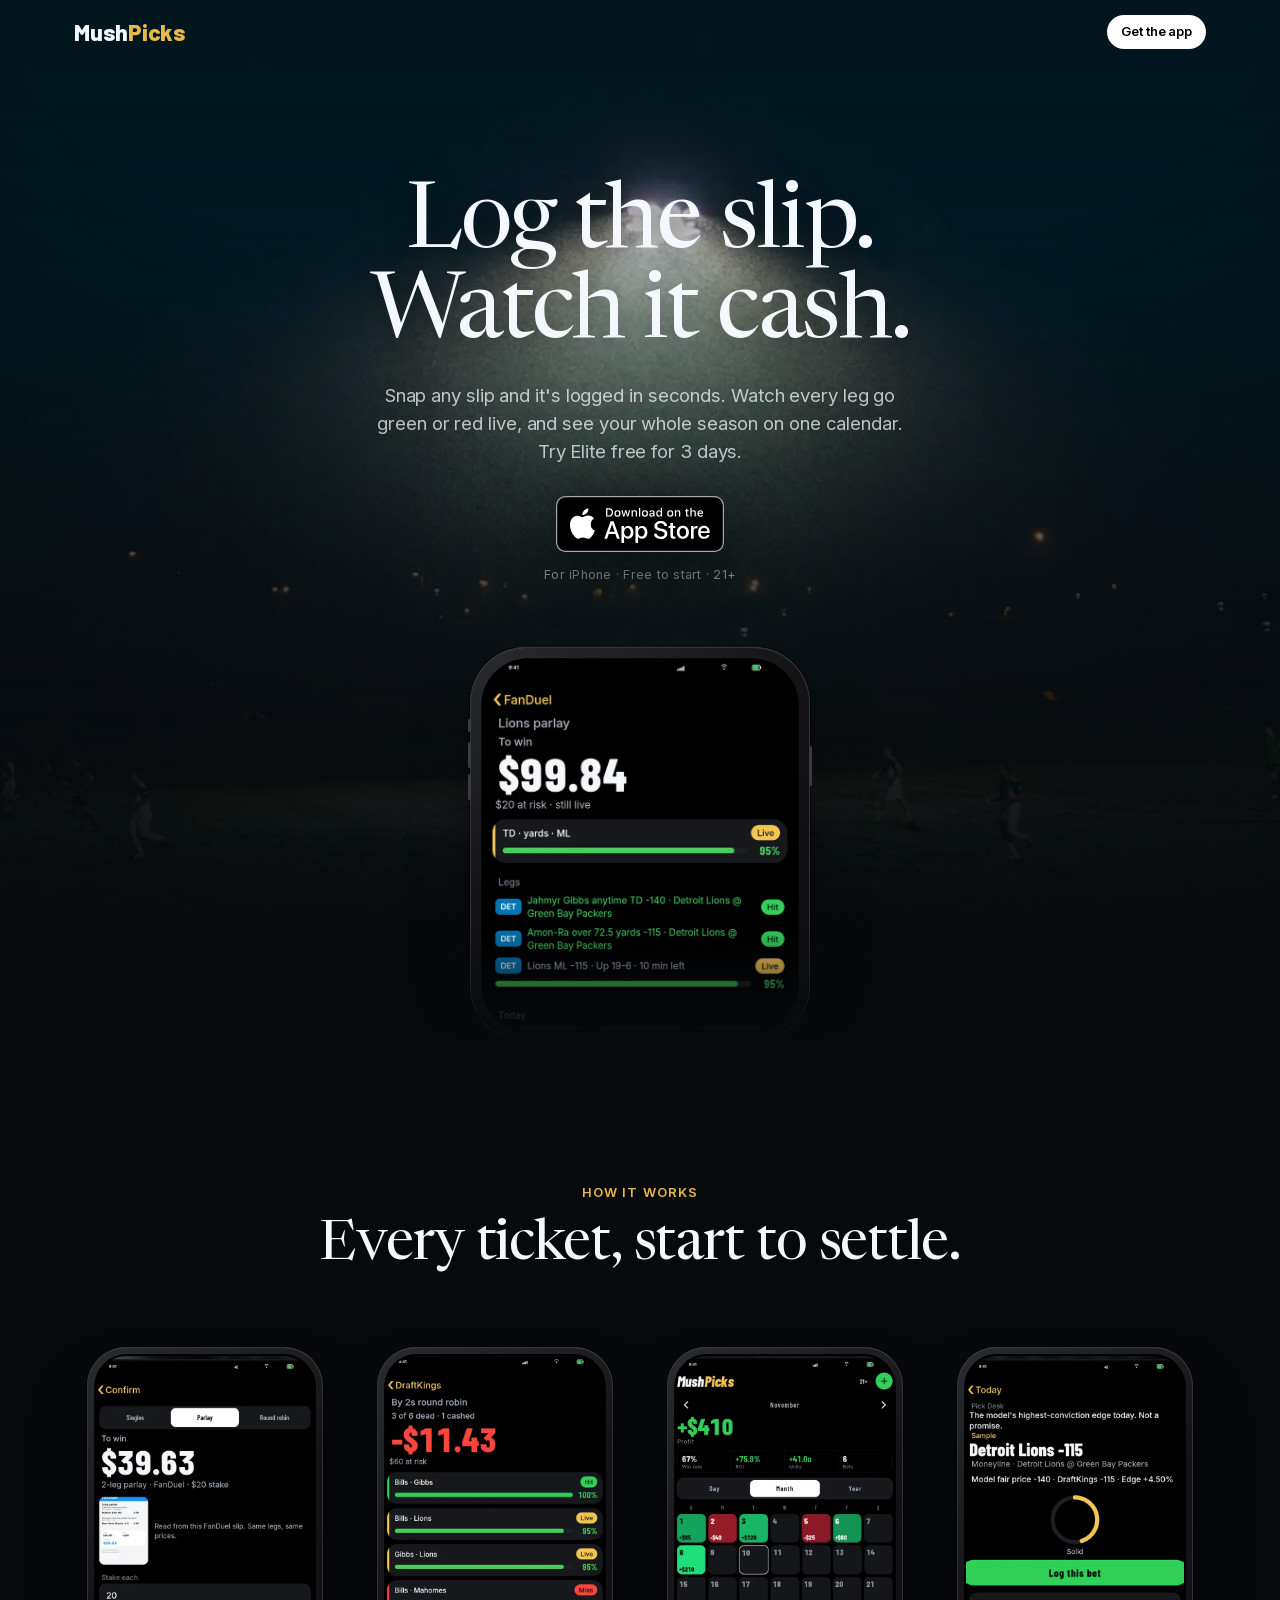
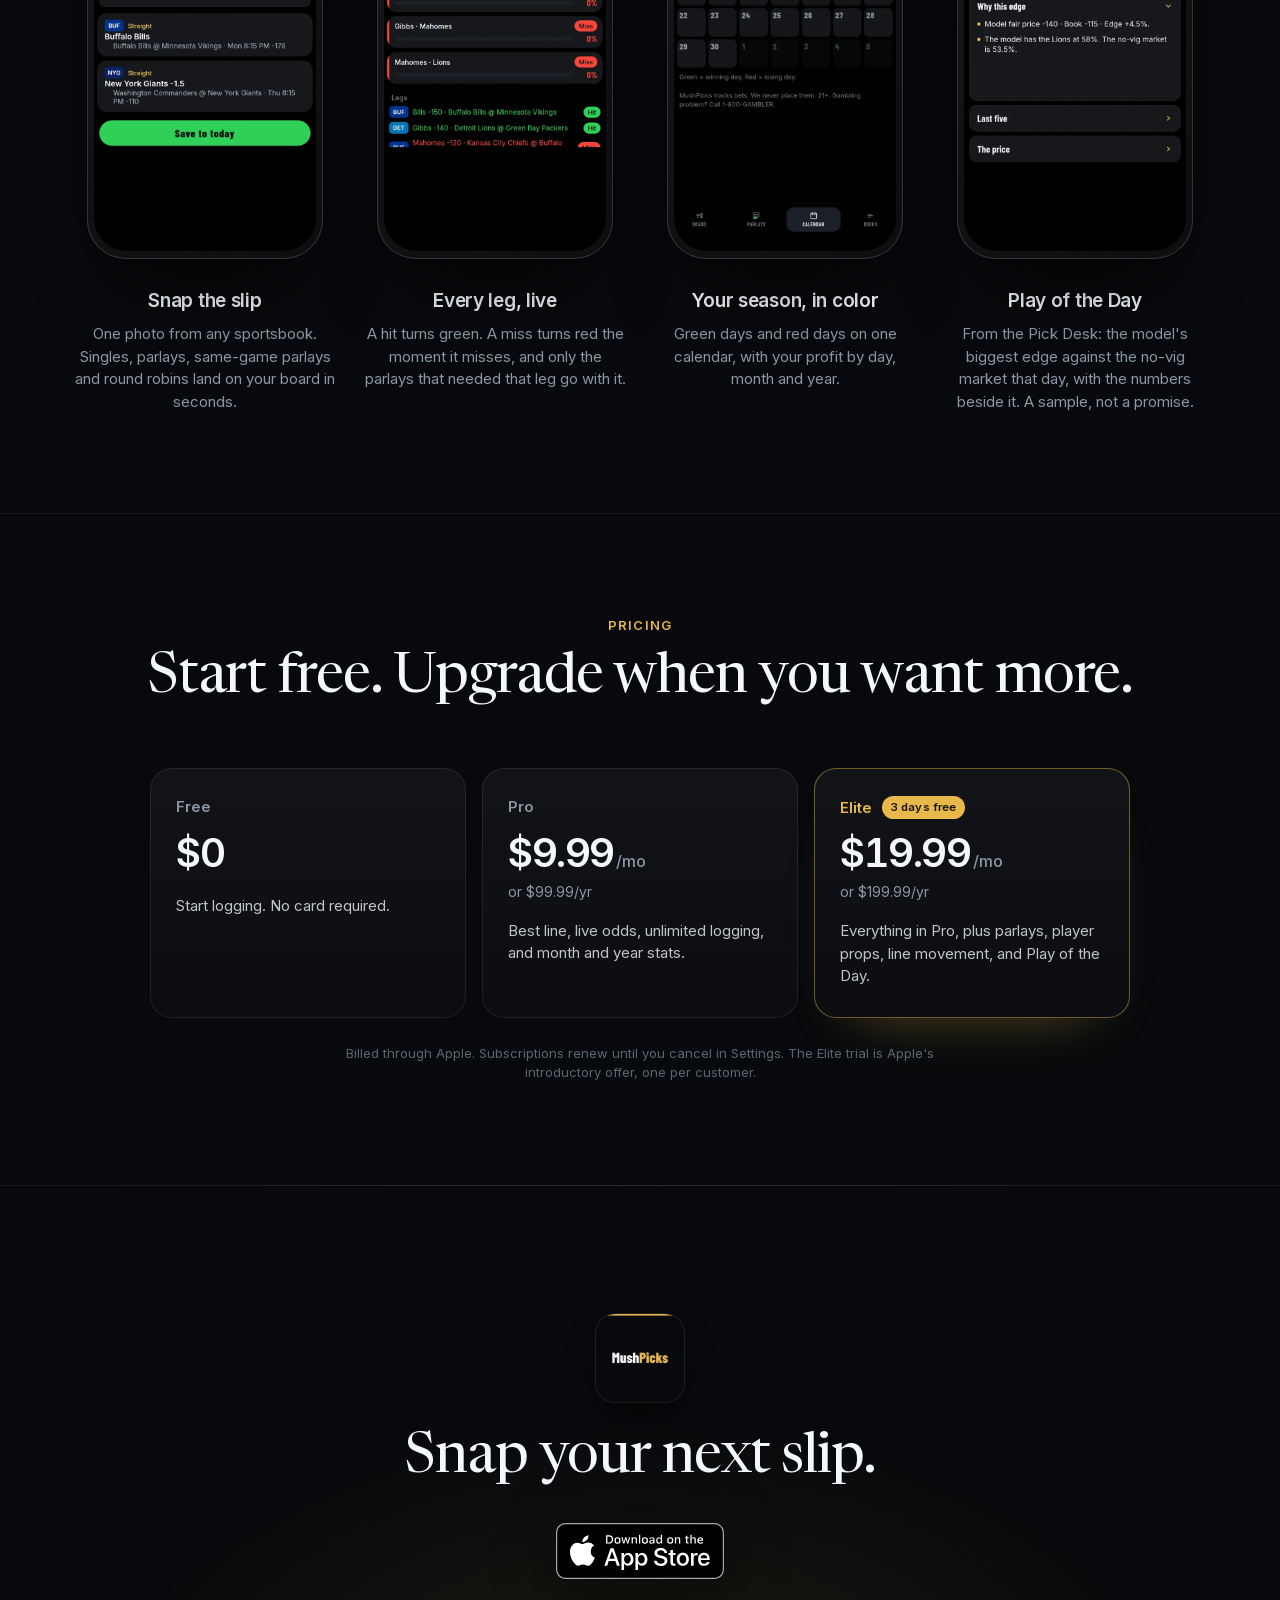
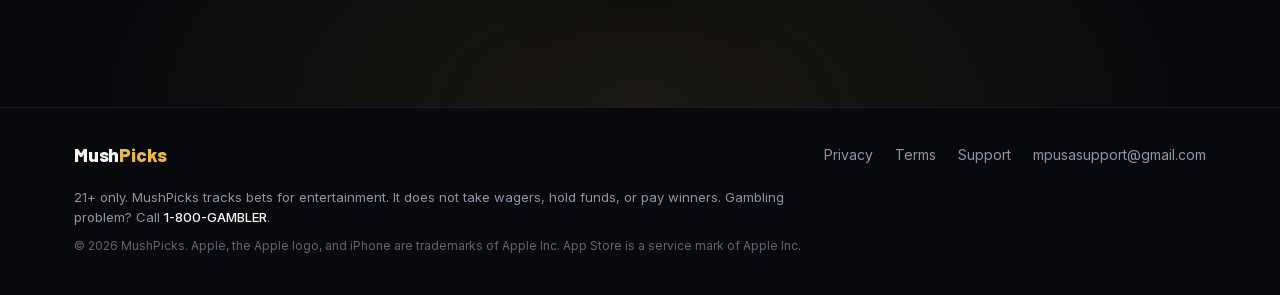
==== index.html @ 20ad8e7a "MushPicks marketing site" ====
<!doctype html>
<html lang="en">
<head>
<meta charset="utf-8">
<meta name="viewport" content="width=device-width, initial-scale=1, viewport-fit=cover">
<title>MushPicks: Log the slip. Watch it cash.</title>
<meta name="description" content="Snap any slip and it's logged in seconds. Watch every leg go green or red live, and see your whole season on one calendar. Try Elite free for 3 days.">
<meta name="theme-color" content="#07090c">
<meta name="color-scheme" content="dark">
<link rel="canonical" href="https://mushpicks.com/">
<meta property="og:type" content="website">
<meta property="og:site_name" content="MushPicks">
<meta property="og:title" content="MushPicks: Log the slip. Watch it cash.">
<meta property="og:description" content="Snap any slip and it's logged in seconds. Watch every leg go green or red live, and see your whole season on one calendar.">
<meta property="og:url" content="https://mushpicks.com/">
<meta property="og:image" content="https://mushpicks.com/img/og.jpg">
<meta property="og:image:width" content="1200">
<meta property="og:image:height" content="630">
<meta name="twitter:card" content="summary_large_image">
<meta name="twitter:title" content="MushPicks: Log the slip. Watch it cash.">
<meta name="twitter:description" content="Snap any slip and it's logged in seconds. Watch every leg go green or red live.">
<meta name="twitter:image" content="https://mushpicks.com/img/og.jpg">
<meta name="apple-itunes-app" content="app-id=6832784363">
<link rel="icon" href="favicon.ico" sizes="32x32">
<link rel="icon" href="img/icon-512.png" type="image/png" sizes="512x512">
<link rel="apple-touch-icon" href="apple-touch-icon.png">
<link rel="preload" href="fonts/newsreader-display.woff2" as="font" type="font/woff2" crossorigin>
<link rel="preload" href="img/live.webp" as="image" type="image/webp">
<link rel="stylesheet" href="styles.css">
</head>
<body>

<header class="nav">
  <div class="wrap nav-row">
    <a class="wordmark" href="./" aria-label="MushPicks home">Mush<span>Picks</span></a>
    <a class="pill" href="https://apps.apple.com/app/id6832784363">Get the app</a>
  </div>
</header>

<main>
  <section class="hero">
    <div class="hero-bg" aria-hidden="true"></div>
    <div class="hero-copy">
      <h1>Log the slip.<br>Watch it cash.</h1>
      <p class="lede">Snap any slip and it's logged in seconds. Watch every leg go green or red live, and see your whole season on one calendar. Try Elite free for 3 days.</p>
      <a class="badge" href="https://apps.apple.com/app/id6832784363" aria-label="Download MushPicks on the App Store">
        <img src="img/app-store-badge.svg" width="162" height="54" alt="Download on the App Store">
      </a>
      <p class="fine">For iPhone · Free to start · 21+</p>
    </div>

    <div class="hero-phone" aria-hidden="true">
      <div class="phone">
        <span class="btn b1"></span><span class="btn b2"></span><span class="btn b3"></span><span class="btn b4"></span>
        <div class="screen rotator">
          <img class="on" src="img/live.webp" width="660" height="1431" alt="">
          <img src="img/rr.webp" width="660" height="1431" alt="" loading="lazy">
          <img src="img/season.webp" width="660" height="1431" alt="" loading="lazy">
          <img src="img/snap.webp" width="660" height="1431" alt="" loading="lazy">
          <span class="island"></span>
        </div>
      </div>
    </div>
  </section>

  <section class="features" id="features">
    <div class="wrap">
      <p class="kicker reveal">How it works</p>
      <h2 class="reveal">Every ticket, start to settle.</h2>
      <div class="grid">
        <article class="feature reveal">
          <div class="phone sm"><div class="screen"><img src="img/snap.webp" width="660" height="1431" alt="MushPicks confirming a FanDuel parlay read from a photo of the slip" loading="lazy"><span class="island"></span></div></div>
          <h3>Snap the slip</h3>
          <p>One photo from any sportsbook. Singles, parlays, same-game parlays and round robins land on your board in seconds.</p>
        </article>
        <article class="feature reveal">
          <div class="phone sm"><div class="screen"><img src="img/rr.webp" width="660" height="1431" alt="A DraftKings round robin with each leg marked hit, live or miss" loading="lazy"><span class="island"></span></div></div>
          <h3>Every leg, live</h3>
          <p>A hit turns green. A miss turns red the moment it misses, and only the parlays that needed that leg go with it.</p>
        </article>
        <article class="feature reveal">
          <div class="phone sm"><div class="screen"><img src="img/season.webp" width="660" height="1431" alt="The MushPicks calendar with green and red days for the month" loading="lazy"><span class="island"></span></div></div>
          <h3>Your season, in color</h3>
          <p>Green days and red days on one calendar, with your profit by day, month and year.</p>
        </article>
        <article class="feature reveal">
          <div class="phone sm"><div class="screen"><img src="img/potd.webp" width="660" height="1431" alt="Play of the Day from the Pick Desk, showing the model's fair price next to the book's price" loading="lazy"><span class="island"></span></div></div>
          <h3>Play of the Day</h3>
          <p>From the Pick Desk: the model's biggest edge against the no-vig market that day, with the numbers beside it. A sample, not a promise.</p>
        </article>
      </div>
    </div>
  </section>

  <section class="pricing" id="pricing">
    <div class="wrap">
      <p class="kicker reveal">Pricing</p>
      <h2 class="reveal">Start free. Upgrade when you want more.</h2>
      <div class="plans reveal">
        <div class="plan">
          <h3>Free</h3>
          <p class="price">$0</p>
          <p class="desc">Start logging. No card required.</p>
        </div>
        <div class="plan">
          <h3>Pro</h3>
          <p class="price">$9.99<small>/mo</small></p>
          <p class="alt">or $99.99/yr</p>
          <p class="desc">Best line, live odds, unlimited logging, and month and year stats.</p>
        </div>
        <div class="plan elite">
          <h3>Elite <span class="tag">3 days free</span></h3>
          <p class="price">$19.99<small>/mo</small></p>
          <p class="alt">or $199.99/yr</p>
          <p class="desc">Everything in Pro, plus parlays, player props, line movement, and Play of the Day.</p>
        </div>
      </div>
      <p class="note reveal">Billed through Apple. Subscriptions renew until you cancel in Settings. The Elite trial is Apple's introductory offer, one per customer.</p>
    </div>
  </section>

  <section class="closer">
    <div class="wrap closer-inner reveal">
      <img class="appicon" src="img/icon.webp" width="96" height="96" alt="MushPicks app icon">
      <h2>Snap your next slip.</h2>
      <a class="badge" href="https://apps.apple.com/app/id6832784363" aria-label="Download MushPicks on the App Store">
        <img src="img/app-store-badge.svg" width="162" height="54" alt="Download on the App Store">
      </a>
    </div>
  </section>
</main>

<footer class="foot">
  <div class="wrap">
    <div class="foot-row">
      <a class="wordmark small" href="./">Mush<span>Picks</span></a>
      <nav aria-label="Footer">
        <a href="privacy">Privacy</a>
        <a href="terms">Terms</a>
        <a href="support">Support</a>
        <a href="mailto:mpusasupport@gmail.com">mpusasupport@gmail.com</a>
      </nav>
    </div>
    <p class="rg">21+ only. MushPicks tracks bets for entertainment. It does not take wagers, hold funds, or pay winners. Gambling problem? Call <a href="tel:18004262537">1-800-GAMBLER</a>.</p>
    <p class="legal">© 2026 MushPicks. Apple, the Apple logo, and iPhone are trademarks of Apple Inc. App Store is a service mark of Apple Inc.</p>
  </div>
</footer>

<script>
(function(){
  var reduce = window.matchMedia('(prefers-reduced-motion: reduce)').matches;
  var els = document.querySelectorAll('.reveal');
  if (reduce || !('IntersectionObserver' in window)) { els.forEach(function(e){e.classList.add('in')}); }
  else {
    document.documentElement.classList.add('js');
    var io = new IntersectionObserver(function(es){ es.forEach(function(x){ if(x.isIntersecting){ x.target.classList.add('in'); io.unobserve(x.target);} }); }, {rootMargin:'0px 0px -8% 0px'});
    els.forEach(function(e){io.observe(e)});
  }
  if (reduce) return;
  var imgs = document.querySelectorAll('.rotator img'), i = 0;
  if (imgs.length < 2) return;
  setInterval(function(){ imgs[i].classList.remove('on'); i = (i+1) % imgs.length; imgs[i].classList.add('on'); }, 3200);
})();
</script>
</body>
</html>
---- styles.css ----
@font-face{font-family:"Newsreader";src:url(fonts/newsreader-display.woff2) format("woff2");font-weight:400 500;font-display:swap}
@font-face{font-family:"Inter";src:url(fonts/inter-latin.woff2) format("woff2");font-weight:100 900;font-display:swap}
@font-face{font-family:"Barlow";src:url(fonts/barlow-800.woff2) format("woff2");font-weight:800;font-display:swap}

:root{
  --bg:#07090c; --ink:#f4f7fb; --mute:#8b97a6; --dim:#5c6672; --line:rgba(255,255,255,.08);
  --gold:#e8b84a; --green:#34d058;
  --sans:-apple-system,BlinkMacSystemFont,"SF Pro Text","Inter",system-ui,"Segoe UI",Roboto,sans-serif;
  --display:"Newsreader","Iowan Old Style","Times New Roman",serif;
}
*{box-sizing:border-box}
html{-webkit-text-size-adjust:100%;text-size-adjust:100%;scroll-behavior:smooth}
body{margin:0;background:var(--bg);color:var(--ink);font:16px/1.5 var(--sans);-webkit-font-smoothing:antialiased;-moz-osx-font-smoothing:grayscale;overflow-x:hidden}
img{display:block;max-width:100%}
a{color:inherit;text-decoration:none}
.wrap{width:100%;max-width:1180px;margin:0 auto;padding:0 24px}

/* nav */
.nav{position:absolute;inset:0 0 auto 0;z-index:20}
.nav-row{display:flex;align-items:center;justify-content:space-between;height:64px;padding-top:env(safe-area-inset-top)}
.wordmark{font:800 23px/1 "Barlow",var(--sans);letter-spacing:-.01em;color:var(--ink)}
.wordmark span{color:var(--gold)}
.wordmark.small{font-size:19px}
.pill{background:#fff;color:#000;font-weight:600;font-size:13px;letter-spacing:-.01em;padding:7px 14px;border-radius:999px;transition:transform .2s ease,background .2s ease}
.pill:hover{transform:translateY(-1px);background:#f1f1f1}

/* hero */
.hero{position:relative;min-height:100svh;display:flex;flex-direction:column;align-items:center;overflow:hidden;padding:clamp(120px,20vh,200px) 24px 0;text-align:center;isolation:isolate}
.hero-bg{position:absolute;inset:0;z-index:-1;background:
  linear-gradient(180deg,rgba(7,9,12,.35) 0%,rgba(7,9,12,.15) 30%,rgba(7,9,12,.55) 62%,var(--bg) 96%),
  radial-gradient(120% 70% at 50% 0%,transparent 40%,rgba(7,9,12,.7) 100%),
  url(img/night.webp) center 12%/cover no-repeat;}
.hero-copy{position:relative;z-index:2;display:flex;flex-direction:column;align-items:center;max-width:760px}
h1{font:400 clamp(46px,7.4vw,92px)/.98 var(--display);letter-spacing:-.025em;margin:0;text-wrap:balance;text-shadow:0 2px 30px rgba(0,0,0,.45)}
.lede{margin:22px 0 0;max-width:33rem;font-size:clamp(16px,1.5vw,18.5px);line-height:1.5;color:rgba(244,247,251,.74);letter-spacing:-.005em;text-wrap:pretty}
.badge{margin-top:30px;display:inline-block;border-radius:12px;transition:transform .2s ease,filter .2s ease;filter:drop-shadow(0 12px 28px rgba(0,0,0,.55))}
.badge img{height:56px;width:auto}
.badge:hover{transform:translateY(-2px)}
.badge:active{transform:translateY(0)}
.fine{margin:14px 0 0;font-size:12.5px;letter-spacing:.02em;color:rgba(244,247,251,.5)}

.hero-phone{position:relative;z-index:1;margin-top:clamp(40px,7vh,72px);height:clamp(300px,44vh,480px);overflow:hidden;width:100%;display:flex;justify-content:center;
  -webkit-mask-image:linear-gradient(180deg,#000 70%,transparent 100%);mask-image:linear-gradient(180deg,#000 70%,transparent 100%)}
.hero-phone .phone{--w:340px}

/* phone frame */
.phone{--w:270px;position:relative;width:var(--w);aspect-ratio:1110/2406;flex:none;padding:calc(var(--w)*.04);border-radius:calc(var(--w)*.165);
  background:linear-gradient(145deg,#2a2b2f,#141416 40%,#0e0e10);box-shadow:inset 0 0 0 1px #34353a,inset 0 1px 0 rgba(255,255,255,.12),0 40px 80px -30px rgba(0,0,0,.8),0 0 0 1px rgba(0,0,0,.6)}
.phone .btn{position:absolute;width:3px;border-radius:2px;background:#3a3b3f}
.phone .b1{left:-2px;top:18%;height:3.5%}.phone .b2{left:-2px;top:24%;height:6.5%}.phone .b3{left:-2px;top:32%;height:6.5%}.phone .b4{right:-2px;top:25%;height:10%}
.screen{position:relative;width:100%;height:100%;border-radius:calc(var(--w)*.13);overflow:hidden;background:#000;box-shadow:0 0 0 calc(var(--w)*.008) #000}
.screen img{position:absolute;inset:0;width:100%;height:100%;object-fit:cover;object-position:top}
.island{position:absolute;top:calc(var(--w)*.035);left:50%;transform:translateX(-50%);width:31%;height:calc(var(--w)*.09);border-radius:99px;background:#000;z-index:3}
.rotator img{opacity:0;transition:opacity .9s cubic-bezier(.2,.8,.2,1)}
.rotator img.on{opacity:1}

/* sections */
section h2{font:400 clamp(34px,4.6vw,56px)/1.04 var(--display);letter-spacing:-.02em;margin:0;text-wrap:balance}
.kicker{margin:0 0 14px;font-size:13px;font-weight:600;letter-spacing:.08em;text-transform:uppercase;color:var(--gold)}
.features{padding:clamp(80px,12vw,140px) 0 clamp(60px,8vw,100px)}
.features .wrap>h2,.features .kicker{text-align:center}
.grid{margin-top:clamp(44px,6vw,72px);display:grid;grid-template-columns:repeat(4,1fr);gap:28px}
.feature{display:flex;flex-direction:column;align-items:center;text-align:center}
.feature .phone{--w:min(100%,236px)}
.feature .phone.sm{width:236px;max-width:100%;--w:236px}
.feature h3{margin:28px 0 8px;font-size:19px;font-weight:600;letter-spacing:-.015em}
.feature p{margin:0;max-width:17rem;font-size:15px;line-height:1.5;color:var(--mute)}

.pricing{padding:clamp(60px,8vw,110px) 0;border-top:1px solid var(--line)}
.pricing h2,.pricing .kicker{text-align:center}
.plans{margin:clamp(40px,5vw,60px) auto 0;max-width:980px;display:grid;grid-template-columns:repeat(3,1fr);gap:16px}
.plan{padding:28px 26px 30px;border-radius:22px;background:linear-gradient(180deg,rgba(255,255,255,.045),rgba(255,255,255,.015));box-shadow:inset 0 0 0 1px var(--line)}
.plan h3{margin:0;font-size:15px;font-weight:600;color:var(--mute);display:flex;align-items:center;gap:10px}
.plan.elite{box-shadow:inset 0 0 0 1px rgba(232,184,74,.45),0 30px 60px -40px rgba(232,184,74,.45)}
.plan.elite h3{color:var(--gold)}
.tag{font-size:11.5px;font-weight:600;color:#1a1305;background:var(--gold);border-radius:99px;padding:3px 9px;letter-spacing:.01em}
.price{margin:14px 0 0;font-size:40px;font-weight:600;letter-spacing:-.035em;line-height:1;font-variant-numeric:tabular-nums}
.price small{font-size:16px;font-weight:500;color:var(--mute);letter-spacing:0;margin-left:2px}
.alt{margin:8px 0 0;font-size:14px;color:var(--mute)}
.plan .desc{margin:18px 0 0;font-size:15px;line-height:1.5;color:rgba(244,247,251,.78)}
.plan:first-child .price{margin-bottom:22px}
.note{margin:26px auto 0;max-width:40rem;text-align:center;font-size:13px;color:var(--dim)}

.closer{padding:clamp(80px,10vw,130px) 0;border-top:1px solid var(--line);background:radial-gradient(60% 80% at 50% 100%,rgba(232,184,74,.09),transparent 70%)}
.closer-inner{display:flex;flex-direction:column;align-items:center;text-align:center}
.appicon{width:88px;height:88px;border-radius:22.5%;box-shadow:0 0 0 1px rgba(255,255,255,.1),0 20px 40px -14px rgba(0,0,0,.9);margin-bottom:28px}
.closer .badge{margin-top:34px}

.foot{border-top:1px solid var(--line);padding:36px 0 calc(40px + env(safe-area-inset-bottom))}
.foot-row{display:flex;align-items:center;justify-content:space-between;gap:20px;flex-wrap:wrap}
.foot nav{display:flex;gap:22px;flex-wrap:wrap;font-size:14px;color:var(--mute)}
.foot nav a:hover,.rg a:hover{color:var(--ink)}
.rg{margin:22px 0 0;font-size:13px;line-height:1.55;color:var(--mute);max-width:46rem}
.rg a{color:var(--ink);font-weight:500}
.legal{margin:10px 0 0;font-size:12px;color:var(--dim)}

/* reveal */
.js .reveal{opacity:0;transform:translateY(18px);transition:opacity .8s cubic-bezier(.2,.8,.2,1),transform .8s cubic-bezier(.2,.8,.2,1)}
.js .reveal.in{opacity:1;transform:none}
.grid .feature:nth-child(2){transition-delay:.08s}.grid .feature:nth-child(3){transition-delay:.16s}.grid .feature:nth-child(4){transition-delay:.24s}

@media (max-width:980px){
  .grid{grid-template-columns:repeat(2,1fr);row-gap:64px}
}
@media (max-width:640px){
  .wrap{padding:0 20px}
  .nav-row{height:58px}
  .wordmark{font-size:21px}
  .hero{padding-top:118px}
  h1{font-size:clamp(44px,12.4vw,56px)}
  .lede{margin-top:18px}
  .badge img{height:52px}
  .hero-phone{height:min(52vh,420px);margin-top:44px}
  .hero-phone .phone{--w:min(76vw,290px)}
  .grid{display:flex;overflow-x:auto;scroll-snap-type:x mandatory;gap:18px;margin-left:-20px;margin-right:-20px;padding:0 20px 8px;scrollbar-width:none;-webkit-overflow-scrolling:touch}
  .grid::-webkit-scrollbar{display:none}
  .feature{flex:0 0 76%;scroll-snap-align:center}
  .feature .phone.sm{--w:min(64vw,250px);width:var(--w)}
  .plans{grid-template-columns:1fr}
  .foot-row{flex-direction:column;align-items:flex-start}
  .foot nav{gap:14px 20px}
}
@media (prefers-reduced-motion:reduce){*{transition:none!important;scroll-behavior:auto!important}}
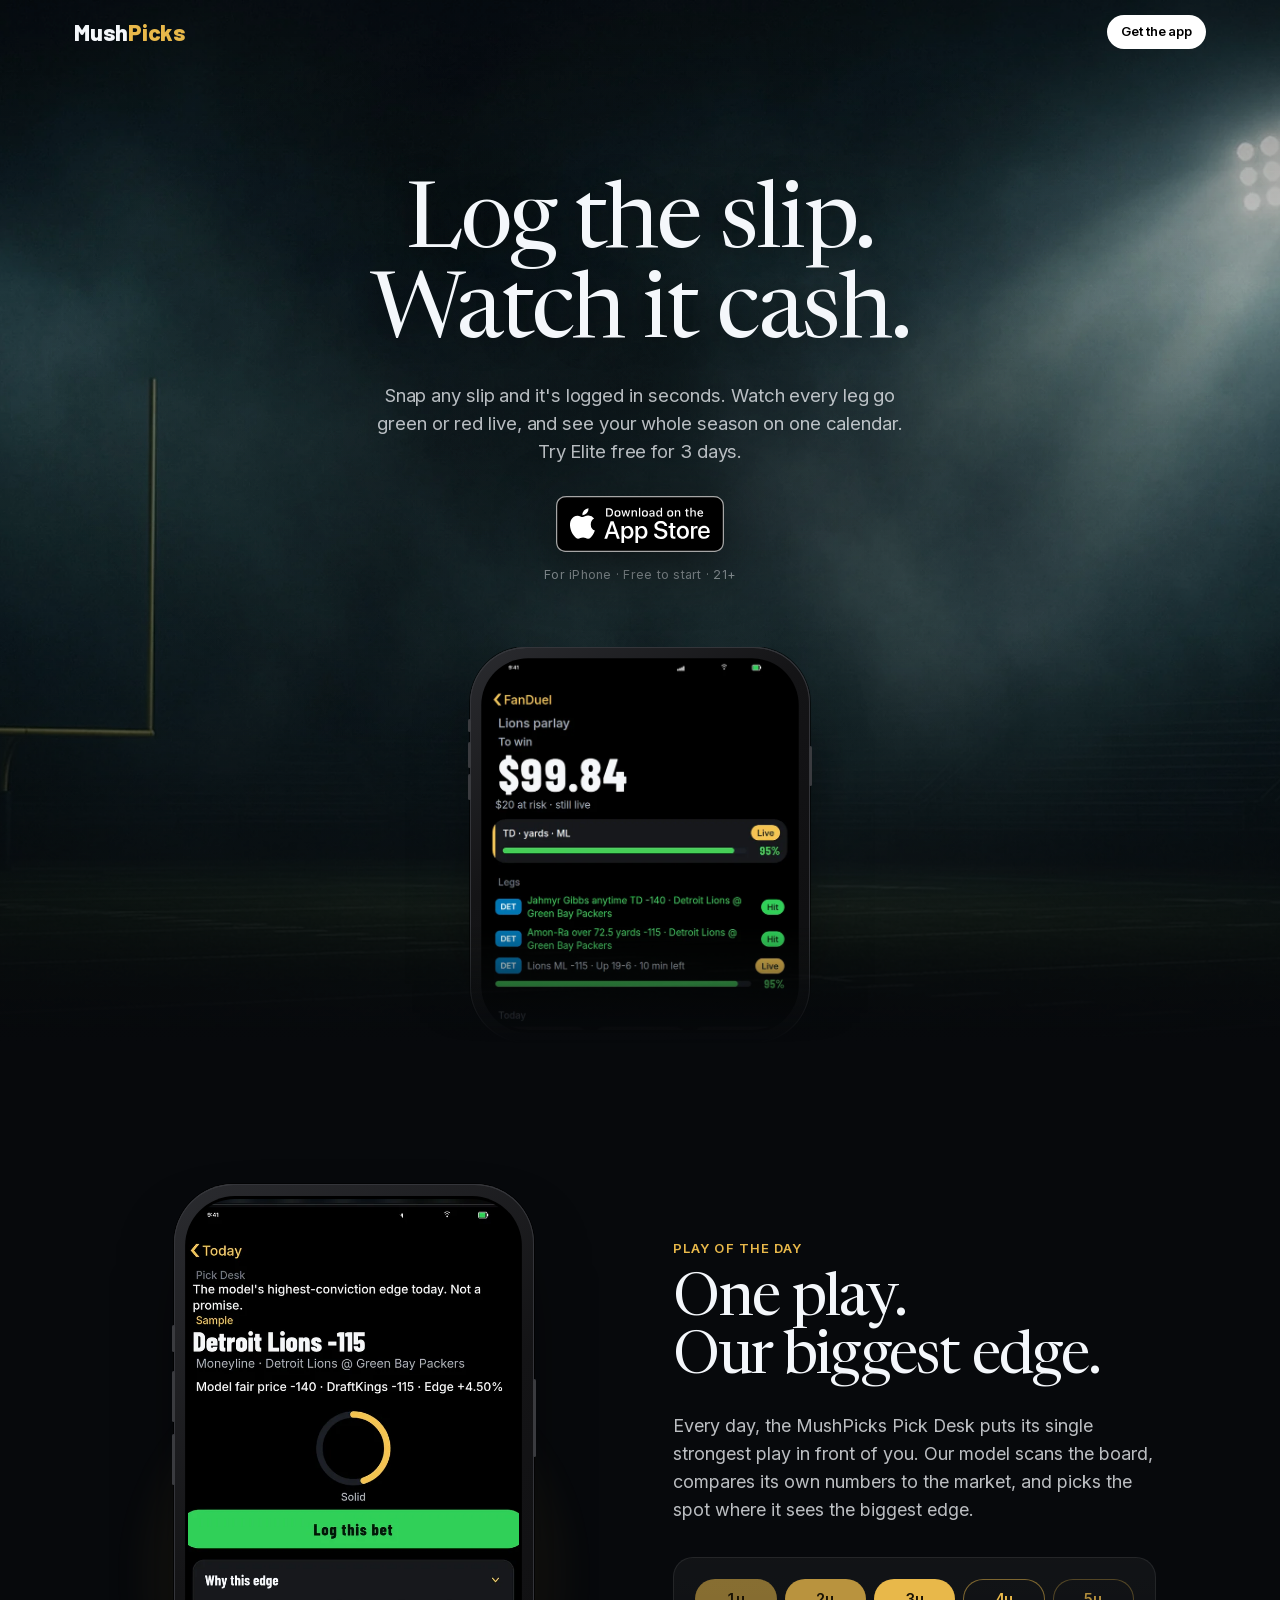
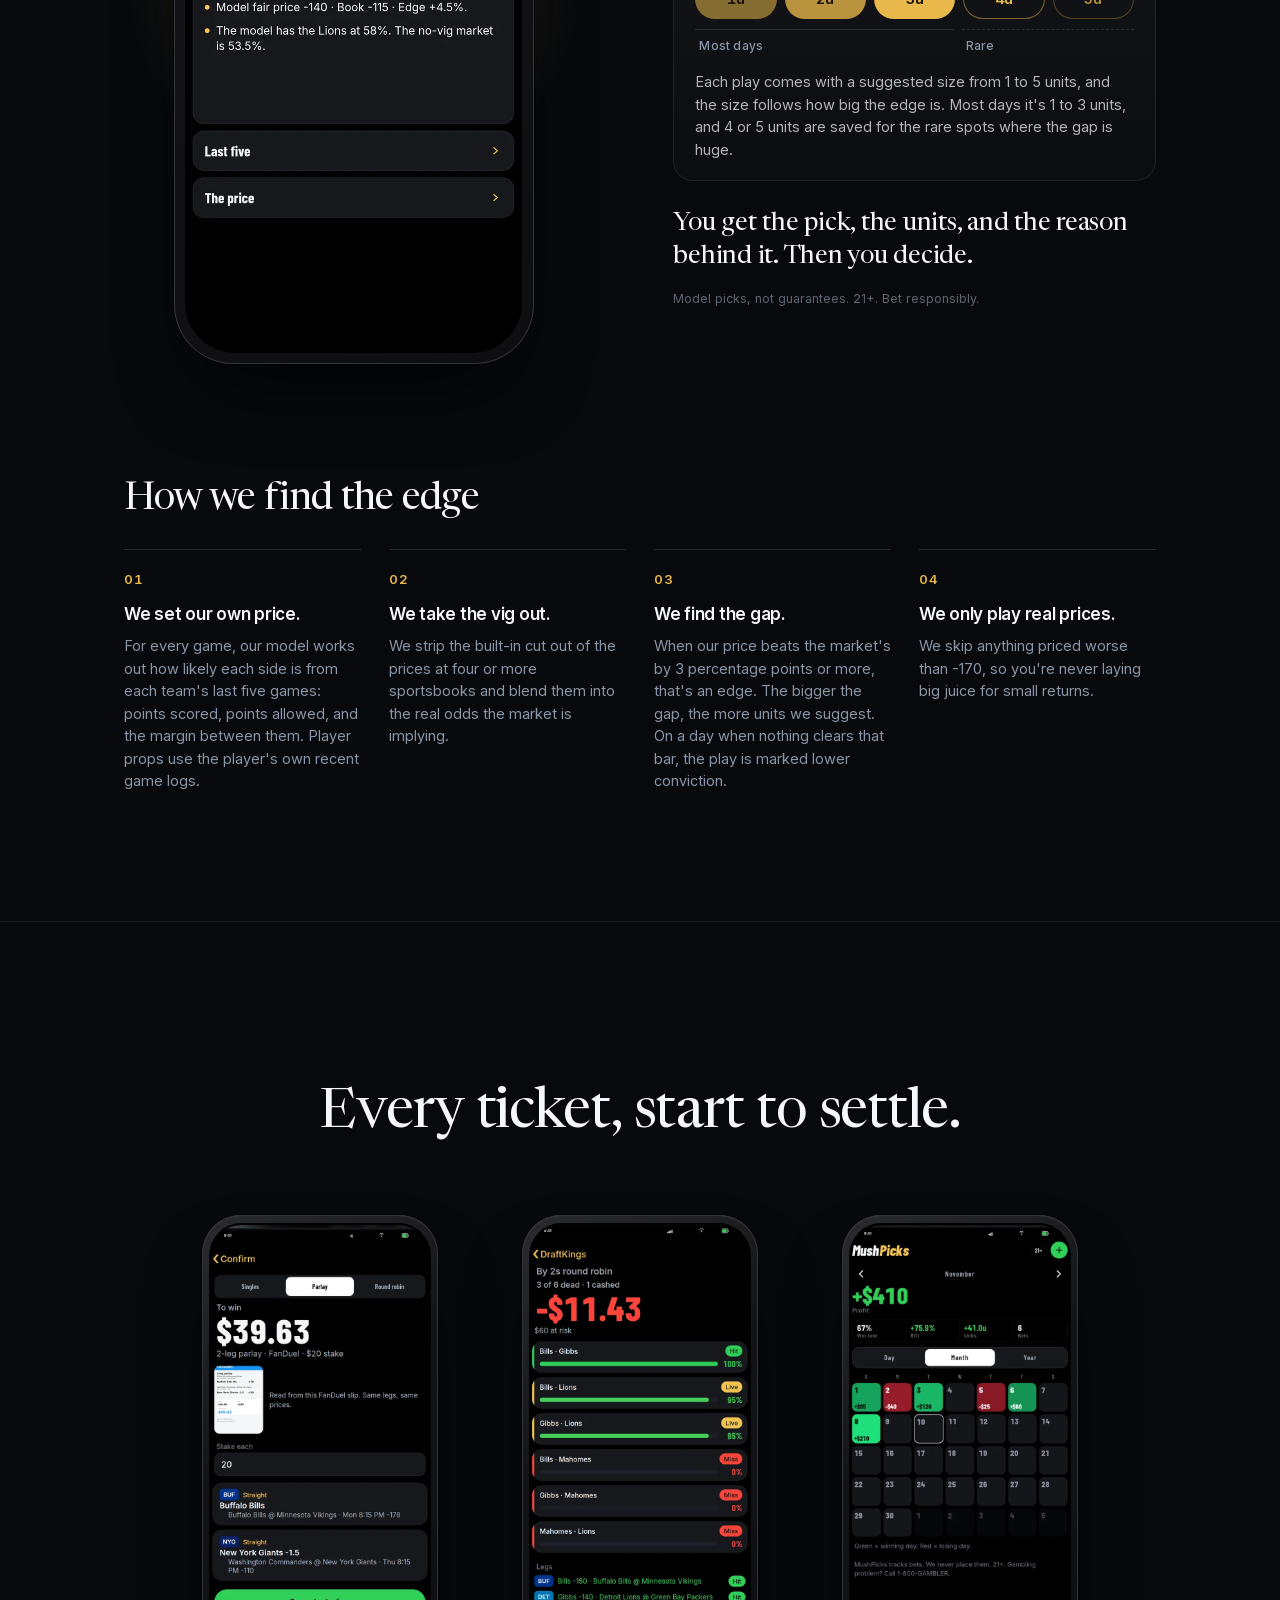
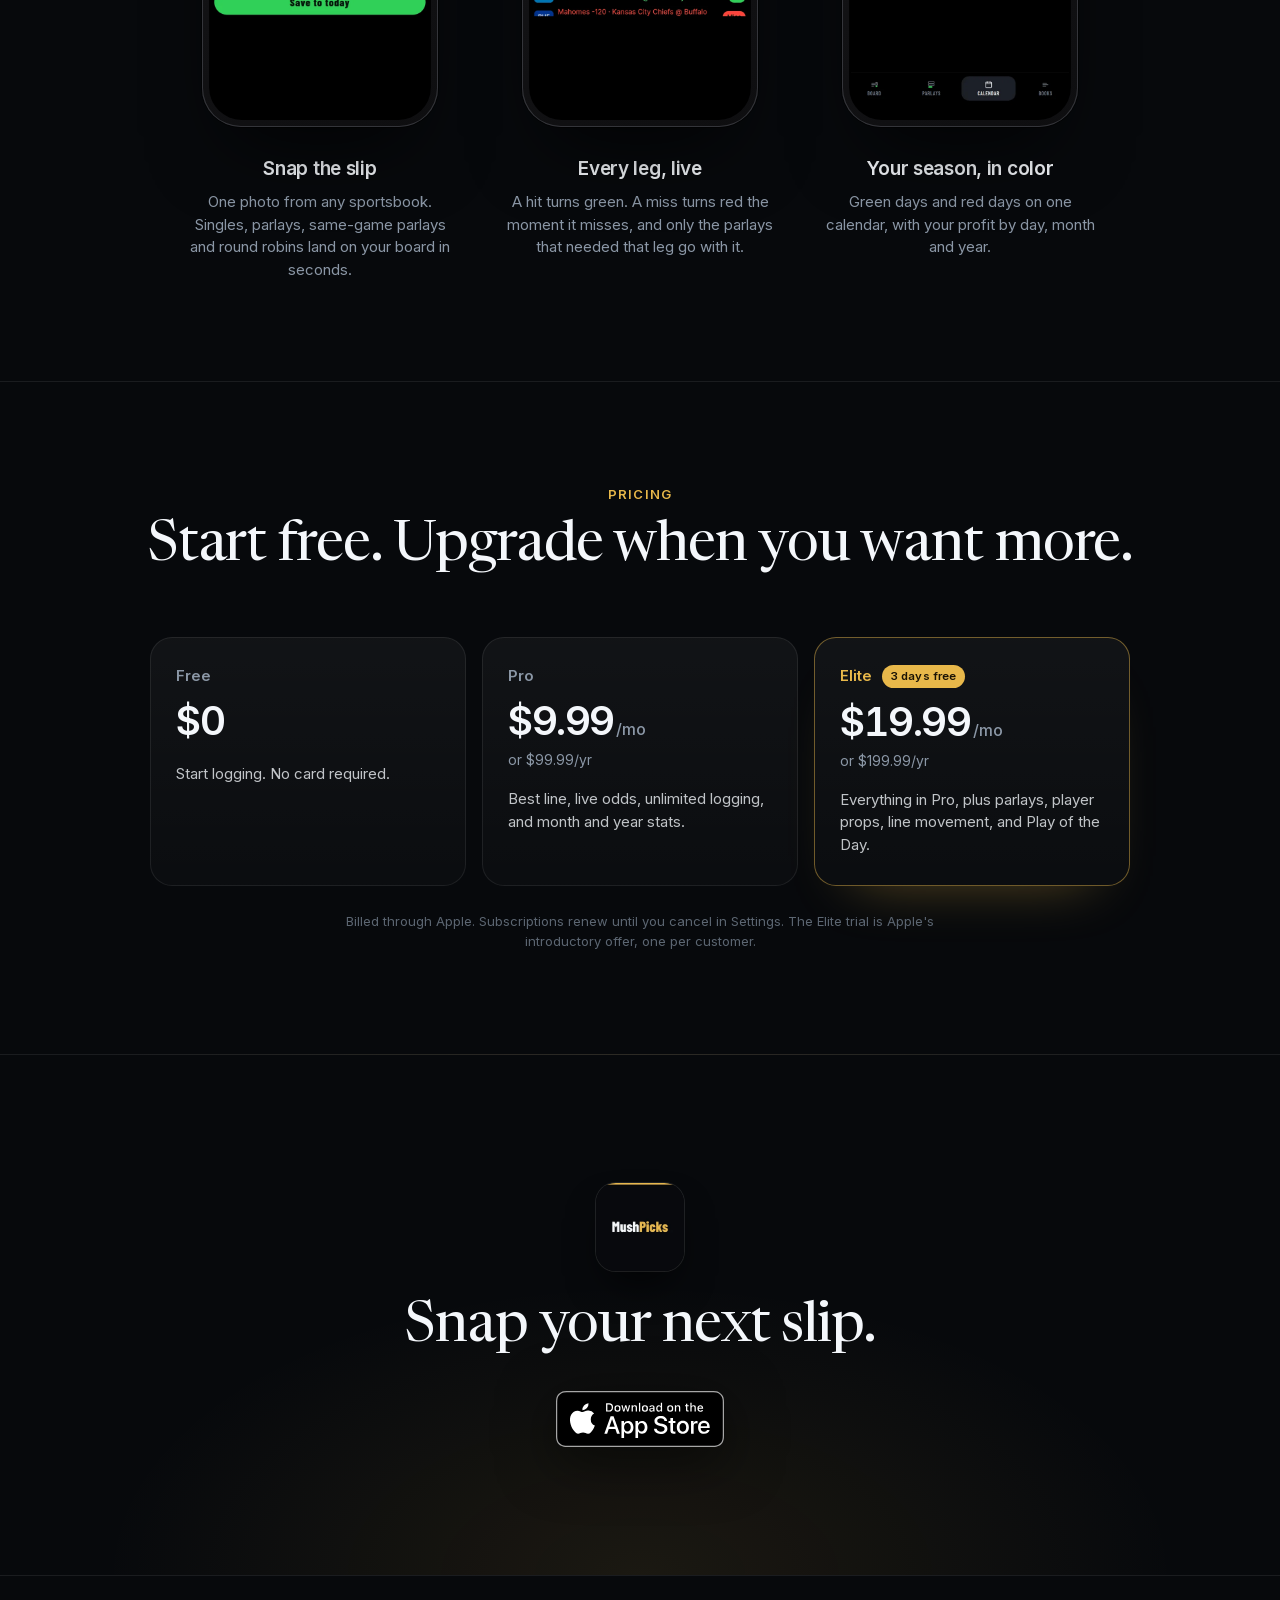
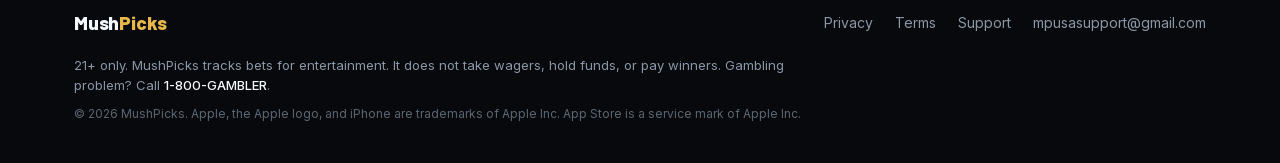
==== commit cbefdc1e: "Football hero background, Play of the Day section with unit scale and how-we-find-the-edge steps" ====
--- a/index.html
+++ b/index.html
@@ -63,6 +63,41 @@
     </div>
   </section>
 
+  <section class="potd" id="play-of-the-day">
+    <div class="wrap potd-grid">
+      <div class="potd-phone reveal">
+        <div class="potd-glow" aria-hidden="true"></div>
+        <div class="phone lg">
+          <span class="btn b1"></span><span class="btn b2"></span><span class="btn b3"></span><span class="btn b4"></span>
+          <div class="screen"><img src="img/potd.webp" width="660" height="1431" alt="Play of the Day in MushPicks: the Pick Desk's play with the model's fair price, the book's price and the edge" loading="lazy"><span class="island"></span></div>
+        </div>
+      </div>
+      <div class="potd-copy">
+        <p class="kicker reveal">Play of the Day</p>
+        <h2 class="reveal">One play.<br>Our biggest edge.</h2>
+        <p class="body reveal">Every day, the MushPicks Pick Desk puts its single strongest play in front of you. Our model scans the board, compares its own numbers to the market, and picks the spot where it sees the biggest edge.</p>
+        <div class="units reveal">
+          <div class="scale" role="img" aria-label="Unit scale from 1 to 5 units. 1 to 3 units are most common; 4 and 5 units are rare.">
+            <span class="u u1">1u</span><span class="u u2">2u</span><span class="u u3">3u</span><span class="u u4">4u</span><span class="u u5">5u</span>
+          </div>
+          <div class="scale-key" aria-hidden="true"><span>Most days</span><span>Rare</span></div>
+          <p>Each play comes with a suggested size from 1 to 5 units, and the size follows how big the edge is. Most days it's 1 to 3 units, and 4 or 5 units are saved for the rare spots where the gap is huge.</p>
+        </div>
+        <p class="closer-line reveal">You get the pick, the units, and the reason behind it. Then you decide.</p>
+        <p class="small reveal">Model picks, not guarantees. 21+. Bet responsibly.</p>
+      </div>
+    </div>
+    <div class="wrap edge">
+      <h3 class="edge-title reveal">How we find the edge</h3>
+      <ol class="steps">
+        <li class="reveal"><span class="n">01</span><h4>We set our own price.</h4><p>For every game, our model works out how likely each side is from each team's last five games: points scored, points allowed, and the margin between them. Player props use the player's own recent game logs.</p></li>
+        <li class="reveal"><span class="n">02</span><h4>We take the vig out.</h4><p>We strip the built-in cut out of the prices at four or more sportsbooks and blend them into the real odds the market is implying.</p></li>
+        <li class="reveal"><span class="n">03</span><h4>We find the gap.</h4><p>When our price beats the market's by 3 percentage points or more, that's an edge. The bigger the gap, the more units we suggest. On a day when nothing clears that bar, the play is marked lower conviction.</p></li>
+        <li class="reveal"><span class="n">04</span><h4>We only play real prices.</h4><p>We skip anything priced worse than -170, so you're never laying big juice for small returns.</p></li>
+      </ol>
+    </div>
+  </section>
+
   <section class="features" id="features">
     <div class="wrap">
       <p class="kicker reveal">How it works</p>
@@ -82,11 +117,6 @@
           <div class="phone sm"><div class="screen"><img src="img/season.webp" width="660" height="1431" alt="The MushPicks calendar with green and red days for the month" loading="lazy"><span class="island"></span></div></div>
           <h3>Your season, in color</h3>
           <p>Green days and red days on one calendar, with your profit by day, month and year.</p>
-        </article>
-        <article class="feature reveal">
-          <div class="phone sm"><div class="screen"><img src="img/potd.webp" width="660" height="1431" alt="Play of the Day from the Pick Desk, showing the model's fair price next to the book's price" loading="lazy"><span class="island"></span></div></div>
-          <h3>Play of the Day</h3>
-          <p>From the Pick Desk: the model's biggest edge against the no-vig market that day, with the numbers beside it. A sample, not a promise.</p>
         </article>
       </div>
     </div>
--- a/styles.css
+++ b/styles.css
@@ -27,9 +27,9 @@
 /* hero */
 .hero{position:relative;min-height:100svh;display:flex;flex-direction:column;align-items:center;overflow:hidden;padding:clamp(120px,20vh,200px) 24px 0;text-align:center;isolation:isolate}
 .hero-bg{position:absolute;inset:0;z-index:-1;background:
-  linear-gradient(180deg,rgba(7,9,12,.35) 0%,rgba(7,9,12,.15) 30%,rgba(7,9,12,.55) 62%,var(--bg) 96%),
-  radial-gradient(120% 70% at 50% 0%,transparent 40%,rgba(7,9,12,.7) 100%),
-  url(img/night.webp) center 12%/cover no-repeat;}
+  linear-gradient(180deg,rgba(7,9,12,.45) 0%,rgba(7,9,12,.2) 28%,rgba(7,9,12,.35) 60%,rgba(7,9,12,.8) 86%,var(--bg) 100%),
+  radial-gradient(70% 55% at 50% 38%,rgba(7,9,12,.55) 0%,transparent 70%),
+  url(img/football-night.webp) 50% 55%/cover no-repeat;}
 .hero-copy{position:relative;z-index:2;display:flex;flex-direction:column;align-items:center;max-width:760px}
 h1{font:400 clamp(46px,7.4vw,92px)/.98 var(--display);letter-spacing:-.025em;margin:0;text-wrap:balance;text-shadow:0 2px 30px rgba(0,0,0,.45)}
 .lede{margin:22px 0 0;max-width:33rem;font-size:clamp(16px,1.5vw,18.5px);line-height:1.5;color:rgba(244,247,251,.74);letter-spacing:-.005em;text-wrap:pretty}
@@ -57,9 +57,9 @@
 /* sections */
 section h2{font:400 clamp(34px,4.6vw,56px)/1.04 var(--display);letter-spacing:-.02em;margin:0;text-wrap:balance}
 .kicker{margin:0 0 14px;font-size:13px;font-weight:600;letter-spacing:.08em;text-transform:uppercase;color:var(--gold)}
-.features{padding:clamp(80px,12vw,140px) 0 clamp(60px,8vw,100px)}
+.features{padding:clamp(80px,11vw,130px) 0 clamp(60px,8vw,100px);border-top:1px solid var(--line)}
 .features .wrap>h2,.features .kicker{text-align:center}
-.grid{margin-top:clamp(44px,6vw,72px);display:grid;grid-template-columns:repeat(4,1fr);gap:28px}
+.grid{margin-top:clamp(44px,6vw,72px);display:grid;grid-template-columns:repeat(3,1fr);gap:40px;max-width:920px;margin-left:auto;margin-right:auto}
 .feature{display:flex;flex-direction:column;align-items:center;text-align:center}
 .feature .phone{--w:min(100%,236px)}
 .feature .phone.sm{width:236px;max-width:100%;--w:236px}
@@ -94,15 +94,55 @@
 .rg a{color:var(--ink);font-weight:500}
 .legal{margin:10px 0 0;font-size:12px;color:var(--dim)}
 
+
+/* play of the day */
+.potd{position:relative;padding:clamp(80px,11vw,150px) 0 clamp(80px,10vw,140px);overflow:hidden}
+.potd-grid{display:grid;grid-template-columns:minmax(0,1fr) minmax(0,1.05fr);align-items:center;gap:clamp(40px,7vw,110px);max-width:1080px}
+.potd-phone{position:relative;display:flex;justify-content:center}
+.potd-glow{position:absolute;left:50%;top:50%;width:620px;height:620px;transform:translate(-50%,-50%);border-radius:50%;background:radial-gradient(closest-side,rgba(232,184,74,.20),rgba(232,184,74,.06) 55%,transparent 75%);filter:blur(10px);pointer-events:none}
+.phone.lg{--w:360px}
+.potd-copy h2{font-size:clamp(42px,4.6vw,62px);line-height:.98;letter-spacing:-.028em}
+.potd-copy .body{margin:24px 0 0;max-width:31rem;font-size:clamp(16px,1.4vw,18px);line-height:1.55;color:rgba(244,247,251,.76)}
+.units{margin:34px 0 0;max-width:31rem;padding:22px 22px 20px;border-radius:20px;background:linear-gradient(180deg,rgba(255,255,255,.045),rgba(255,255,255,.015));box-shadow:inset 0 0 0 1px var(--line)}
+.scale{display:grid;grid-template-columns:repeat(5,1fr);gap:8px}
+.u{display:flex;align-items:center;justify-content:center;height:40px;border-radius:999px;font-size:15px;font-weight:600;letter-spacing:-.01em;font-variant-numeric:tabular-nums}
+.u1,.u2,.u3{background:var(--gold);color:#1a1305}
+.u1{background:rgba(232,184,74,.55)}.u2{background:rgba(232,184,74,.78)}
+.u4,.u5{background:transparent;color:var(--gold);box-shadow:inset 0 0 0 1px rgba(232,184,74,.5)}
+.u5{box-shadow:inset 0 0 0 1px rgba(232,184,74,.3);color:rgba(232,184,74,.75)}
+.scale-key{display:grid;grid-template-columns:3fr 2fr;gap:8px;margin-top:10px;font-size:12px;font-weight:500;letter-spacing:.02em;color:var(--mute)}
+.scale-key span{padding-left:4px;border-top:1px solid rgba(255,255,255,.12);padding-top:7px}
+.scale-key span:last-child{border-top-style:dashed}
+.units p{margin:16px 0 0;font-size:14.5px;line-height:1.55;color:rgba(244,247,251,.72)}
+.closer-line{margin:28px 0 0;max-width:31rem;font:400 clamp(21px,2vw,25px)/1.3 var(--display);letter-spacing:-.01em;color:var(--ink)}
+.potd-copy .small{margin:16px 0 0;font-size:12.5px;color:var(--dim)}
+@media (max-width:860px){
+  .potd-grid{grid-template-columns:1fr;gap:56px}
+  .potd-copy{order:-1}
+  .phone.lg{--w:min(74vw,320px)}
+  .potd-glow{width:440px;height:440px}
+}
+
+.edge{max-width:1080px;margin-top:clamp(72px,9vw,120px)}
+.edge-title{margin:0;font:400 clamp(28px,3vw,38px)/1.1 var(--display);letter-spacing:-.02em}
+.steps{list-style:none;margin:28px 0 0;padding:0;display:grid;grid-template-columns:repeat(4,1fr);gap:28px}
+.steps li{padding-top:20px;border-top:1px solid rgba(255,255,255,.12)}
+.steps .n{display:block;font-size:13px;font-weight:600;letter-spacing:.06em;color:var(--gold);font-variant-numeric:tabular-nums}
+.steps h4{margin:12px 0 8px;font-size:17px;font-weight:600;letter-spacing:-.015em}
+.steps p{margin:0;font-size:14.5px;line-height:1.55;color:var(--mute)}
+@media (max-width:860px){.steps{grid-template-columns:1fr 1fr;row-gap:36px}}
+@media (max-width:560px){.steps{grid-template-columns:1fr;gap:26px}}
+
 /* reveal */
 .js .reveal{opacity:0;transform:translateY(18px);transition:opacity .8s cubic-bezier(.2,.8,.2,1),transform .8s cubic-bezier(.2,.8,.2,1)}
 .js .reveal.in{opacity:1;transform:none}
 .grid .feature:nth-child(2){transition-delay:.08s}.grid .feature:nth-child(3){transition-delay:.16s}.grid .feature:nth-child(4){transition-delay:.24s}
 
 @media (max-width:980px){
-  .grid{grid-template-columns:repeat(2,1fr);row-gap:64px}
+  .grid{gap:24px}
 }
 @media (max-width:640px){
+  .hero-bg{background-position:0 0,0 0,9% 50%}
   .wrap{padding:0 20px}
   .nav-row{height:58px}
   .wordmark{font-size:21px}
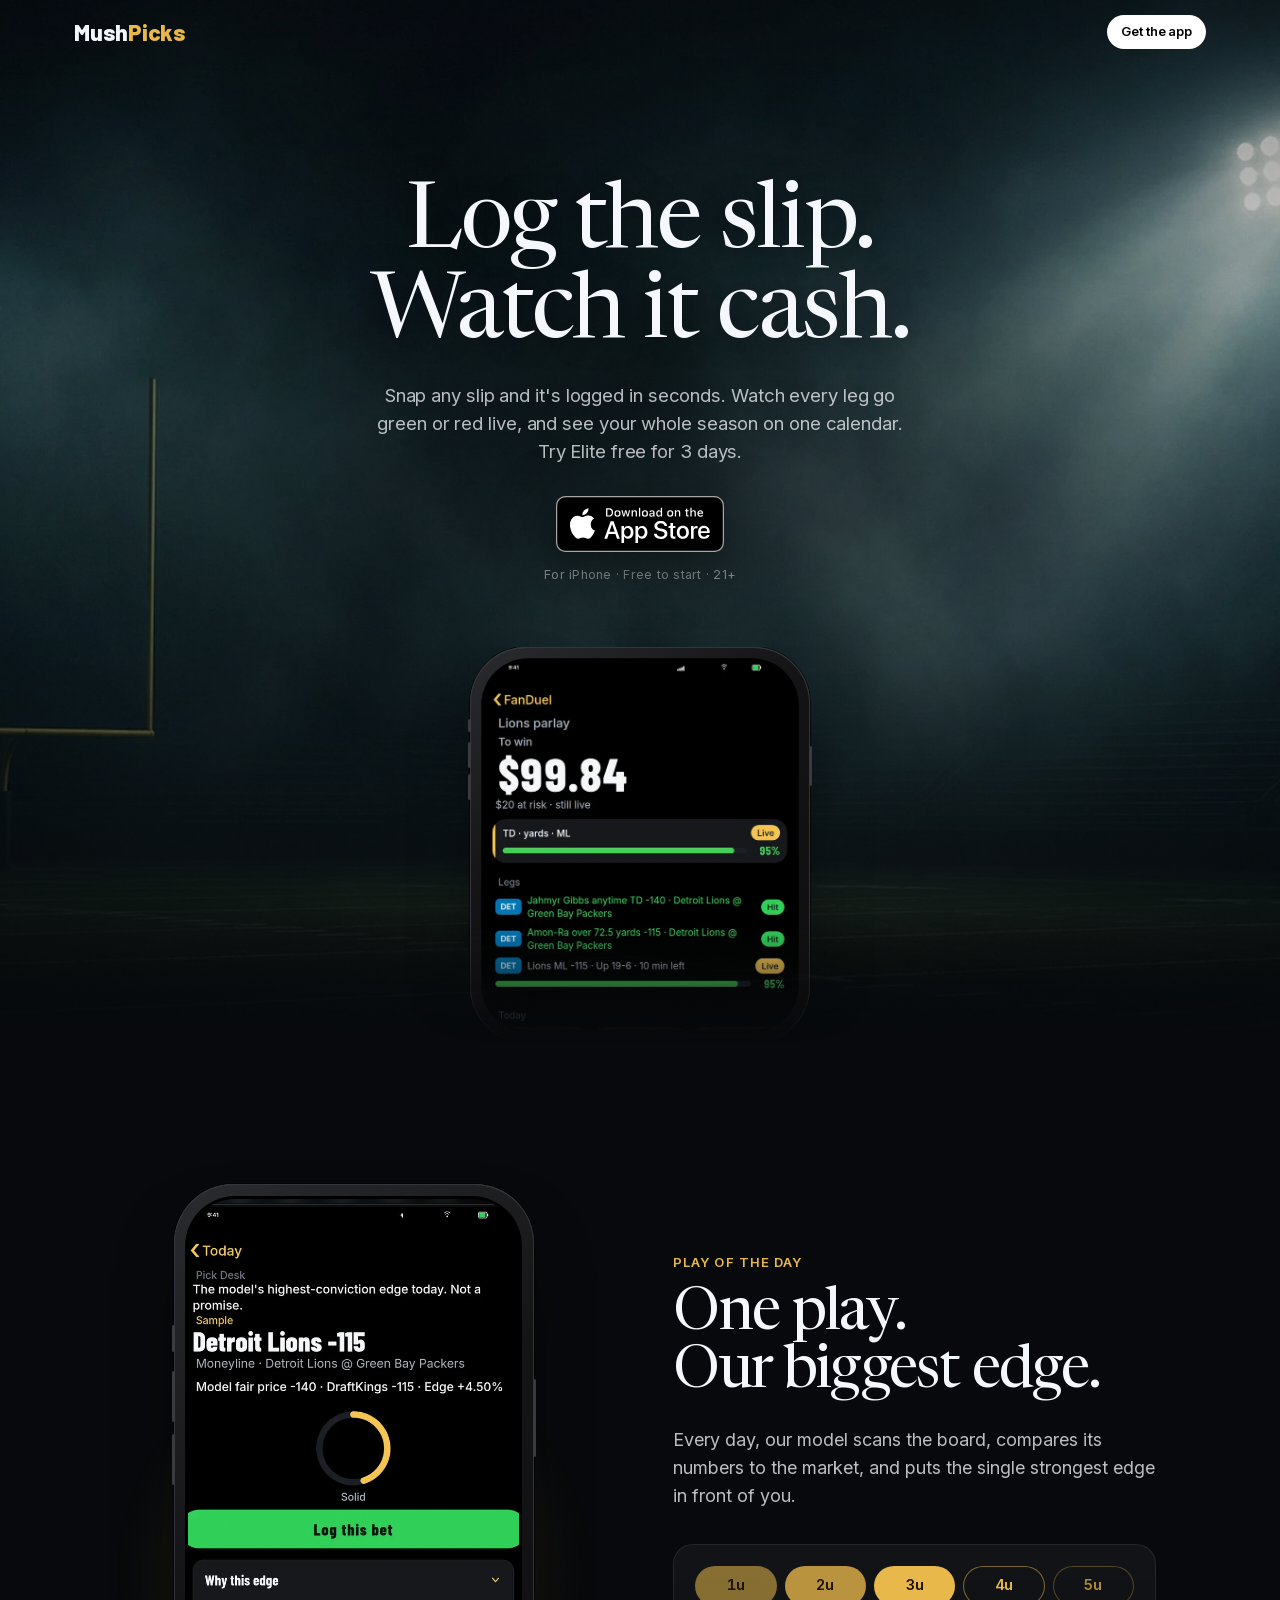
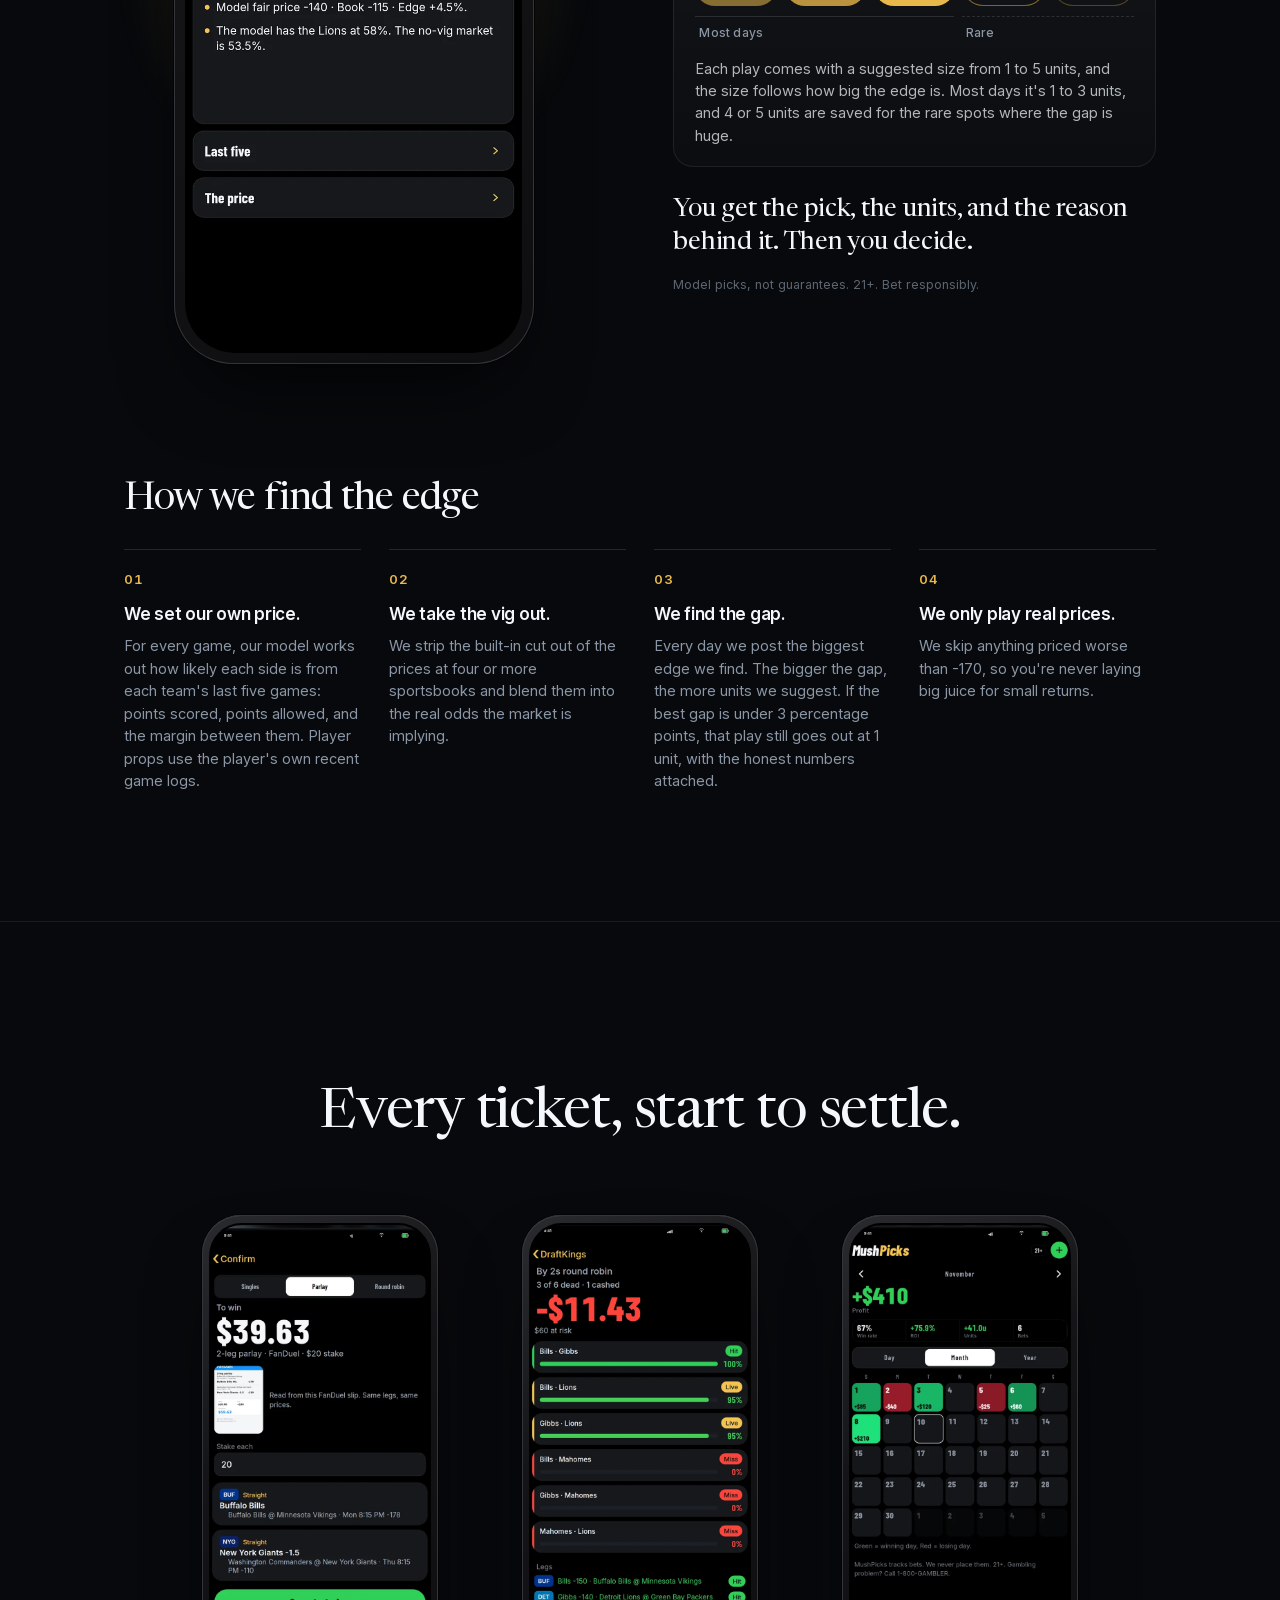
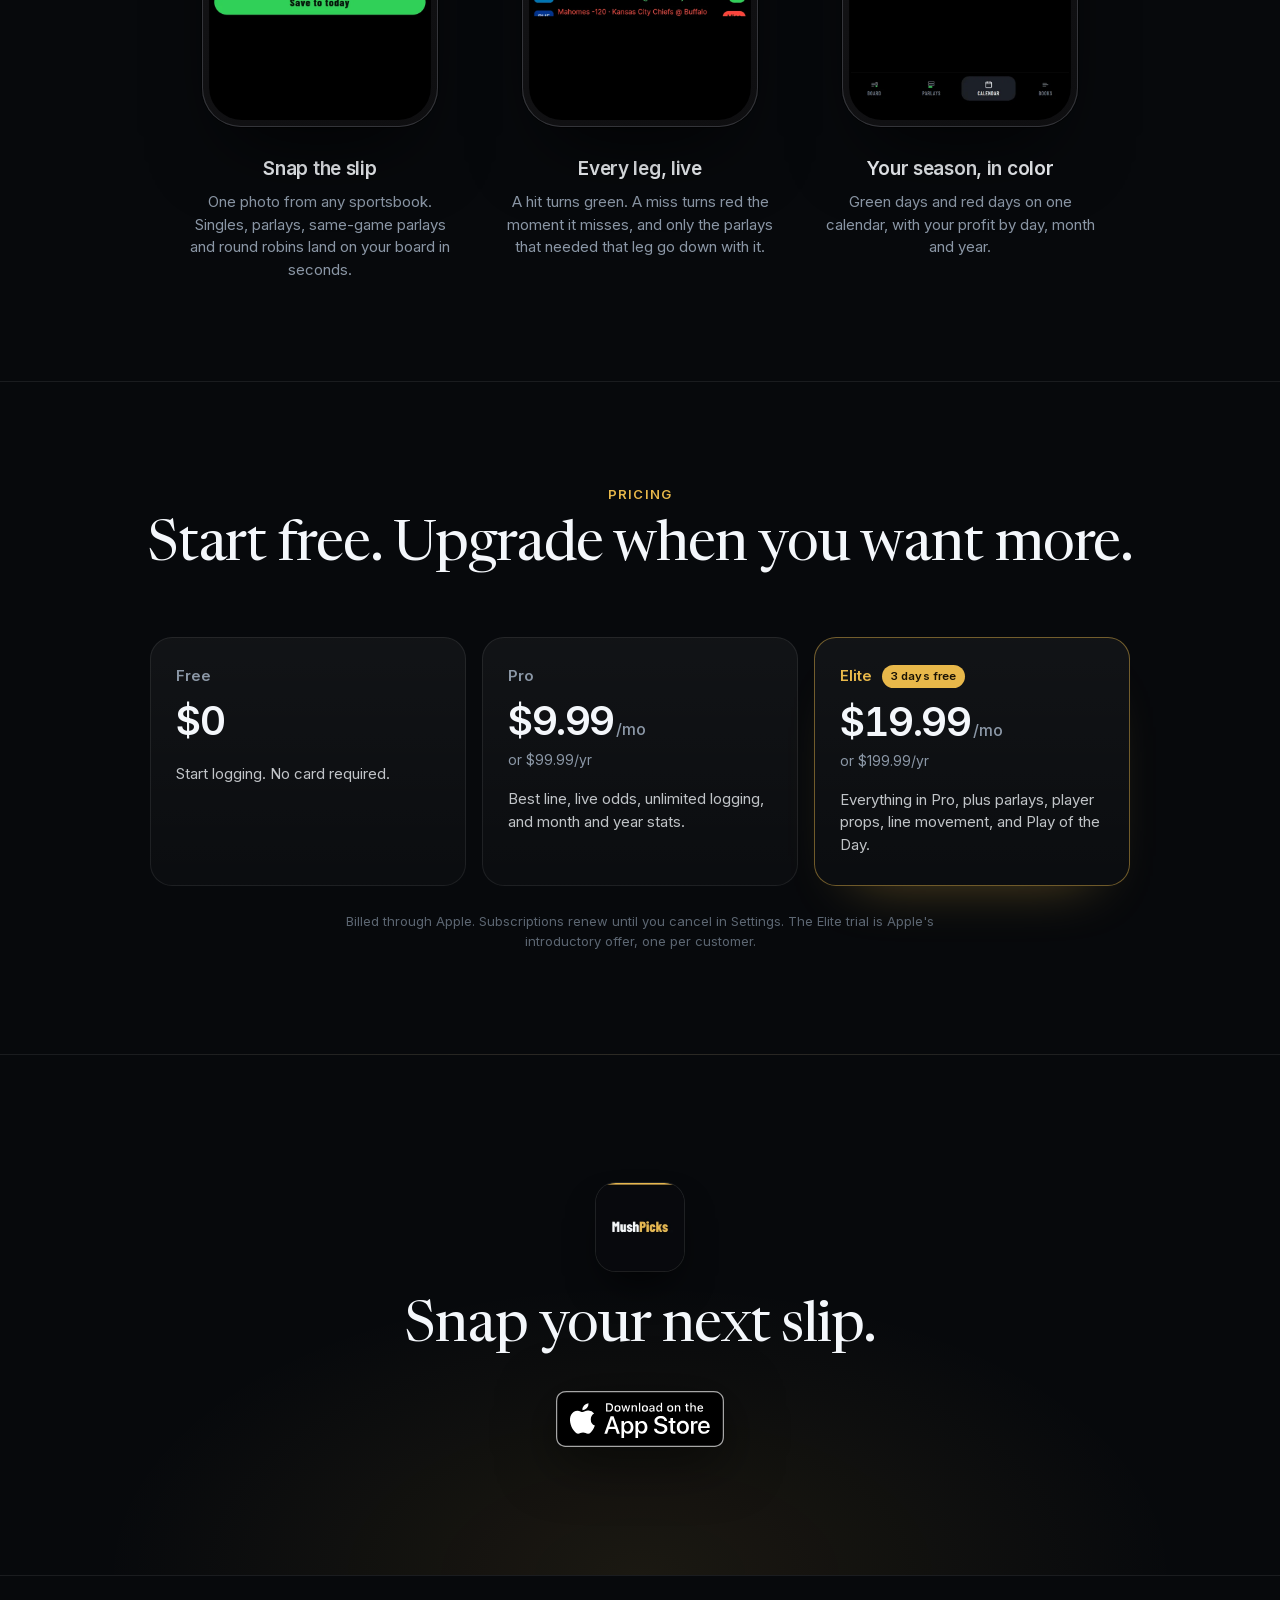
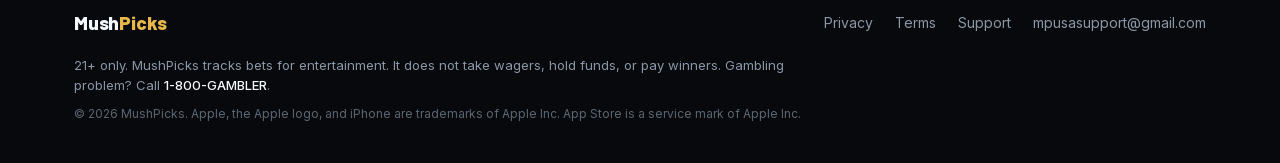
==== commit de82f508: "Update Play of the Day and privacy copy Replace the approved marketing sentences and the privacy acc" ====
--- a/index.html
+++ b/index.html
@@ -69,13 +69,13 @@
         <div class="potd-glow" aria-hidden="true"></div>
         <div class="phone lg">
           <span class="btn b1"></span><span class="btn b2"></span><span class="btn b3"></span><span class="btn b4"></span>
-          <div class="screen"><img src="img/potd.webp" width="660" height="1431" alt="Play of the Day in MushPicks: the Pick Desk's play with the model's fair price, the book's price and the edge" loading="lazy"><span class="island"></span></div>
+          <div class="screen"><img src="img/potd.webp" width="660" height="1431" alt="Play of the Day in MushPicks: the model's fair price, the book's price and the edge" loading="lazy"><span class="island"></span></div>
         </div>
       </div>
       <div class="potd-copy">
         <p class="kicker reveal">Play of the Day</p>
         <h2 class="reveal">One play.<br>Our biggest edge.</h2>
-        <p class="body reveal">Every day, the MushPicks Pick Desk puts its single strongest play in front of you. Our model scans the board, compares its own numbers to the market, and picks the spot where it sees the biggest edge.</p>
+        <p class="body reveal">Every day, our model scans the board, compares its numbers to the market, and puts the single strongest edge in front of you.</p>
         <div class="units reveal">
           <div class="scale" role="img" aria-label="Unit scale from 1 to 5 units. 1 to 3 units are most common; 4 and 5 units are rare.">
             <span class="u u1">1u</span><span class="u u2">2u</span><span class="u u3">3u</span><span class="u u4">4u</span><span class="u u5">5u</span>
@@ -92,7 +92,7 @@
       <ol class="steps">
         <li class="reveal"><span class="n">01</span><h4>We set our own price.</h4><p>For every game, our model works out how likely each side is from each team's last five games: points scored, points allowed, and the margin between them. Player props use the player's own recent game logs.</p></li>
         <li class="reveal"><span class="n">02</span><h4>We take the vig out.</h4><p>We strip the built-in cut out of the prices at four or more sportsbooks and blend them into the real odds the market is implying.</p></li>
-        <li class="reveal"><span class="n">03</span><h4>We find the gap.</h4><p>When our price beats the market's by 3 percentage points or more, that's an edge. The bigger the gap, the more units we suggest. On a day when nothing clears that bar, the play is marked lower conviction.</p></li>
+        <li class="reveal"><span class="n">03</span><h4>We find the gap.</h4><p>Every day we post the biggest edge we find. The bigger the gap, the more units we suggest. If the best gap is under 3 percentage points, that play still goes out at 1 unit, with the honest numbers attached.</p></li>
         <li class="reveal"><span class="n">04</span><h4>We only play real prices.</h4><p>We skip anything priced worse than -170, so you're never laying big juice for small returns.</p></li>
       </ol>
     </div>
@@ -111,7 +111,7 @@
         <article class="feature reveal">
           <div class="phone sm"><div class="screen"><img src="img/rr.webp" width="660" height="1431" alt="A DraftKings round robin with each leg marked hit, live or miss" loading="lazy"><span class="island"></span></div></div>
           <h3>Every leg, live</h3>
-          <p>A hit turns green. A miss turns red the moment it misses, and only the parlays that needed that leg go with it.</p>
+          <p>A hit turns green. A miss turns red the moment it misses, and only the parlays that needed that leg go down with it.</p>
         </article>
         <article class="feature reveal">
           <div class="phone sm"><div class="screen"><img src="img/season.webp" width="660" height="1431" alt="The MushPicks calendar with green and red days for the month" loading="lazy"><span class="island"></span></div></div>
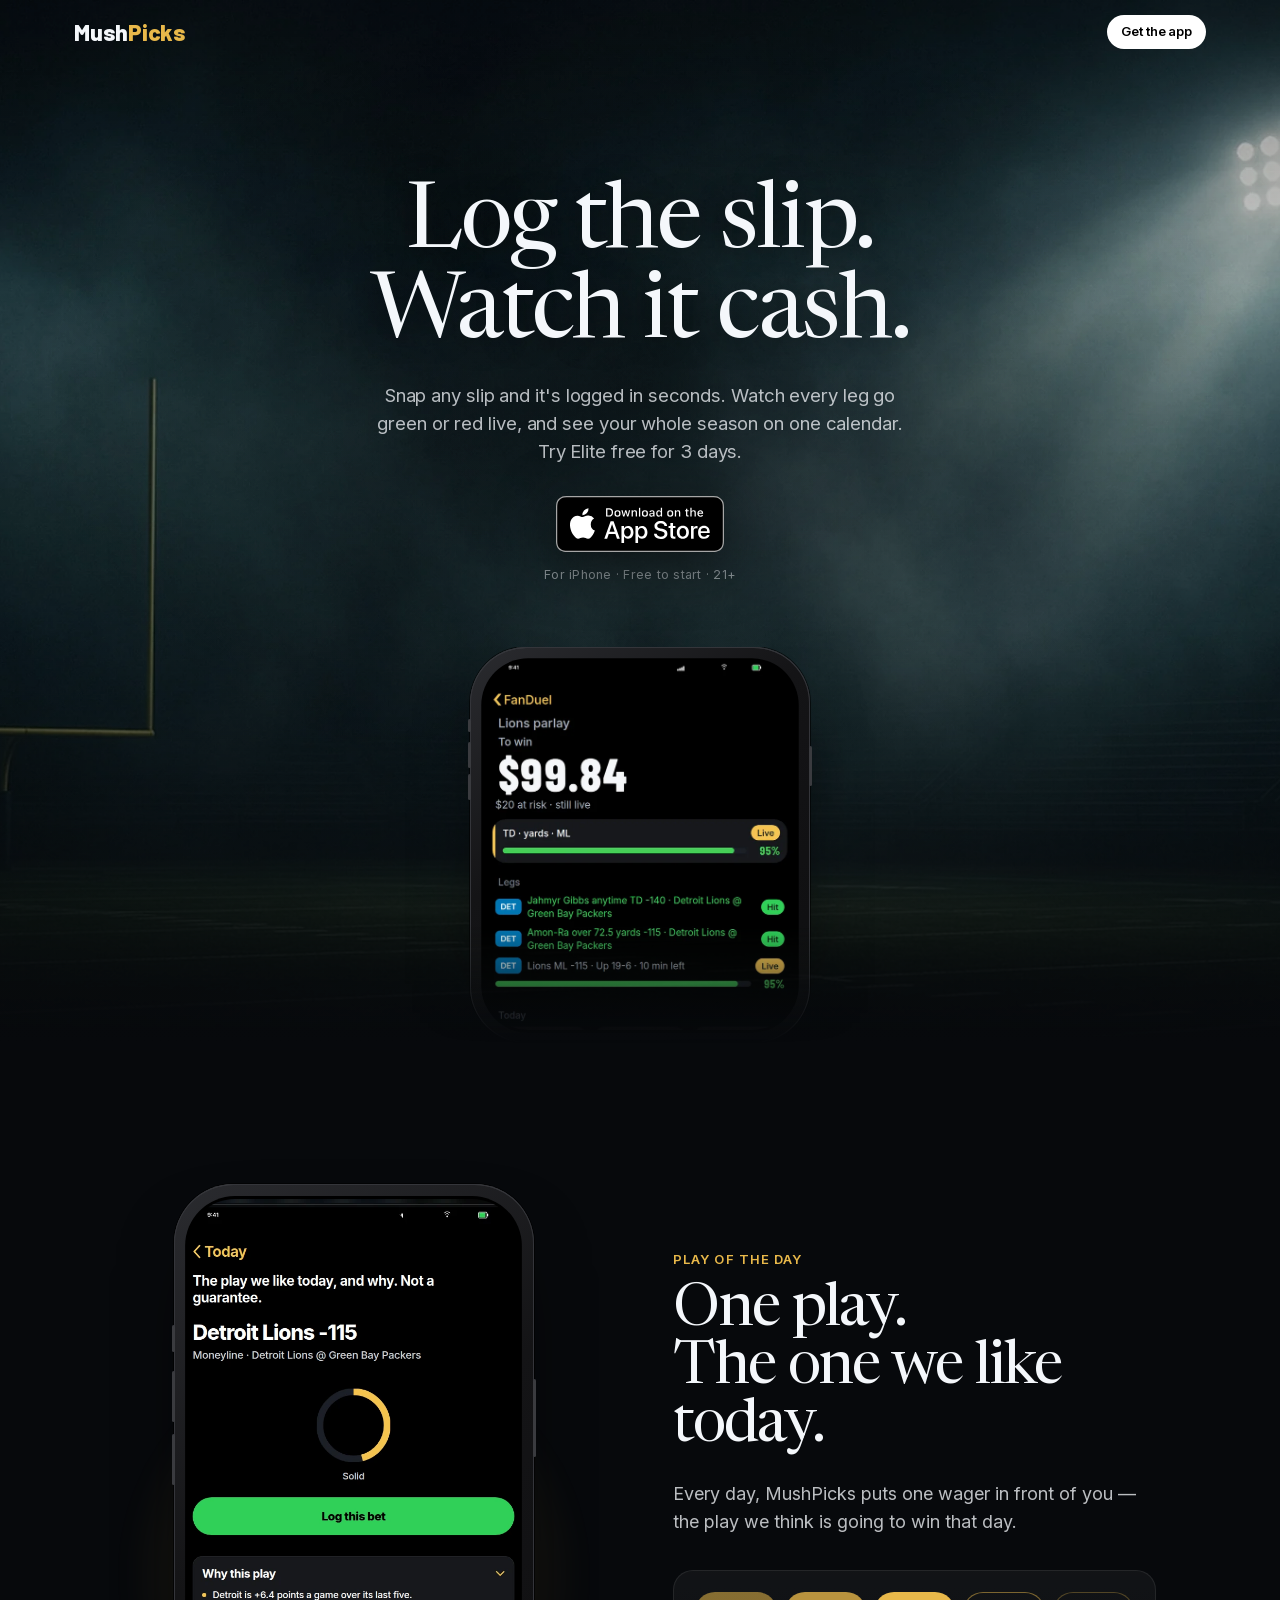
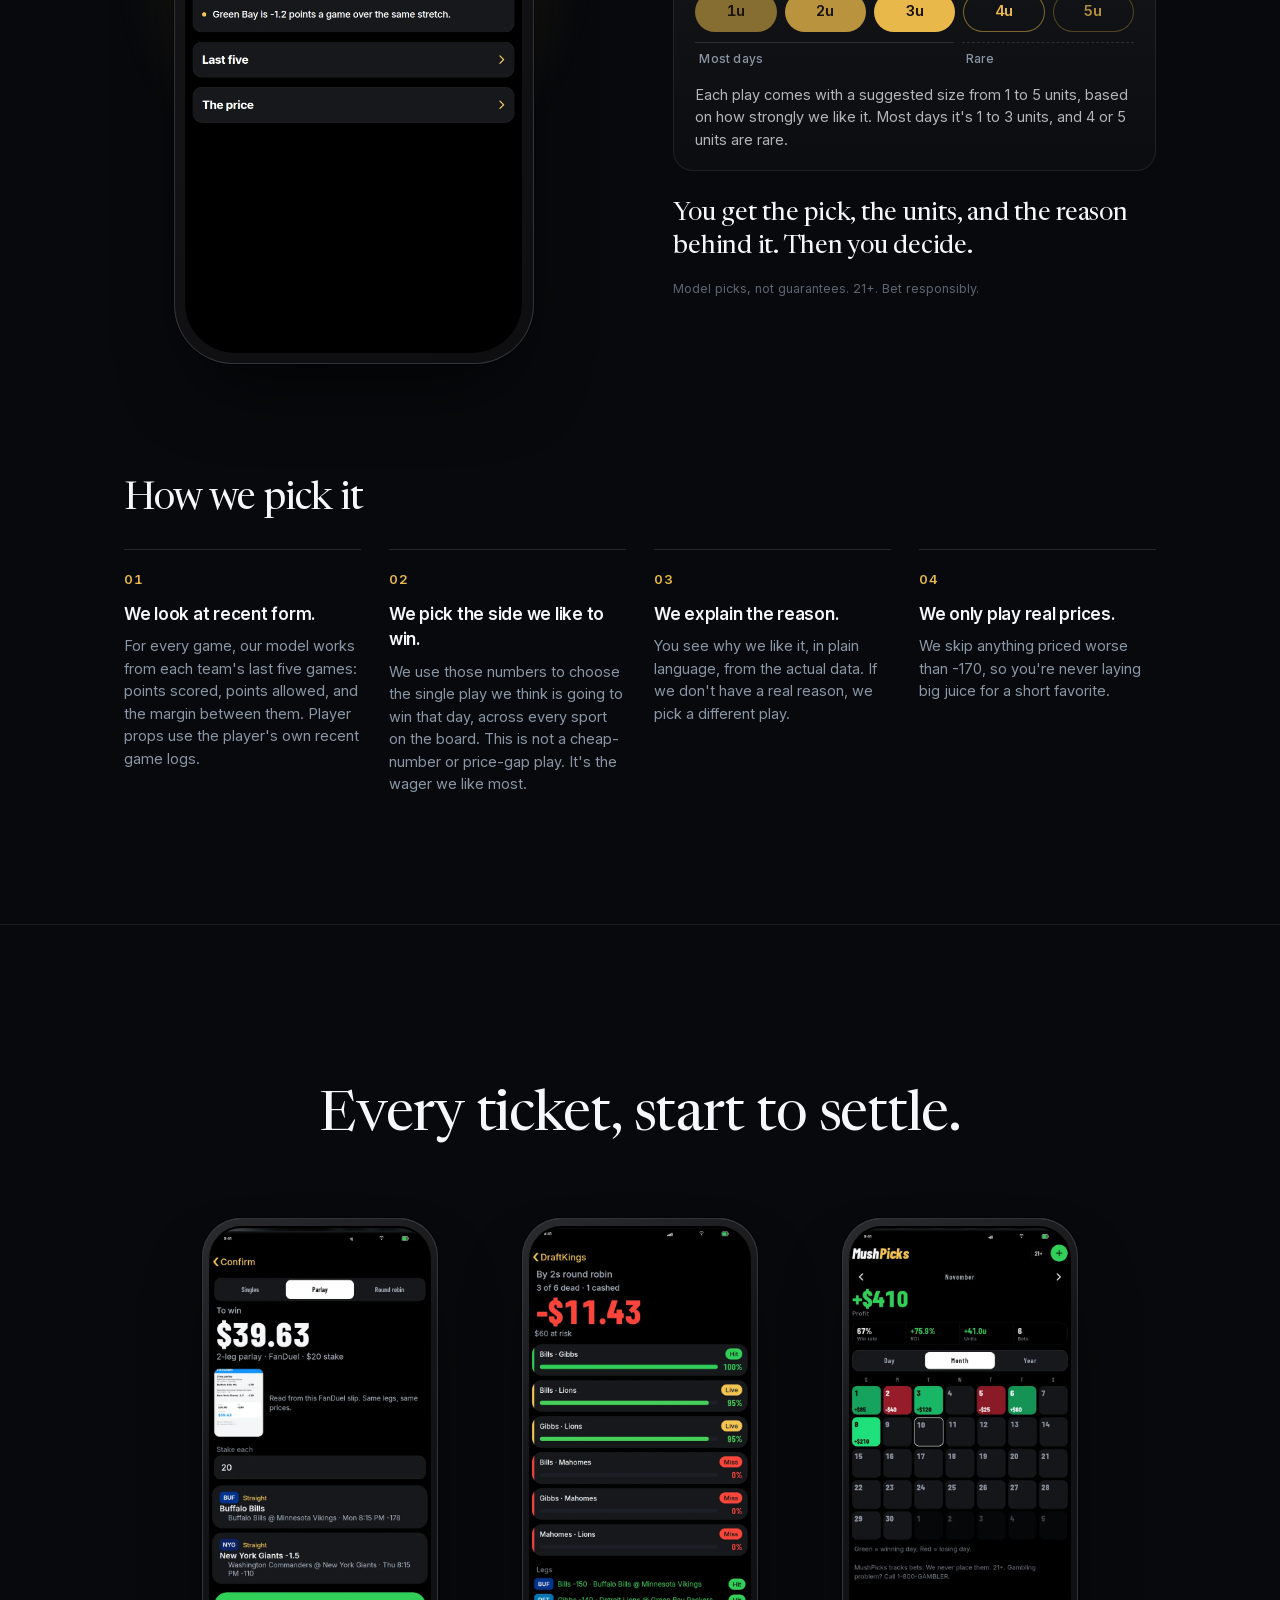
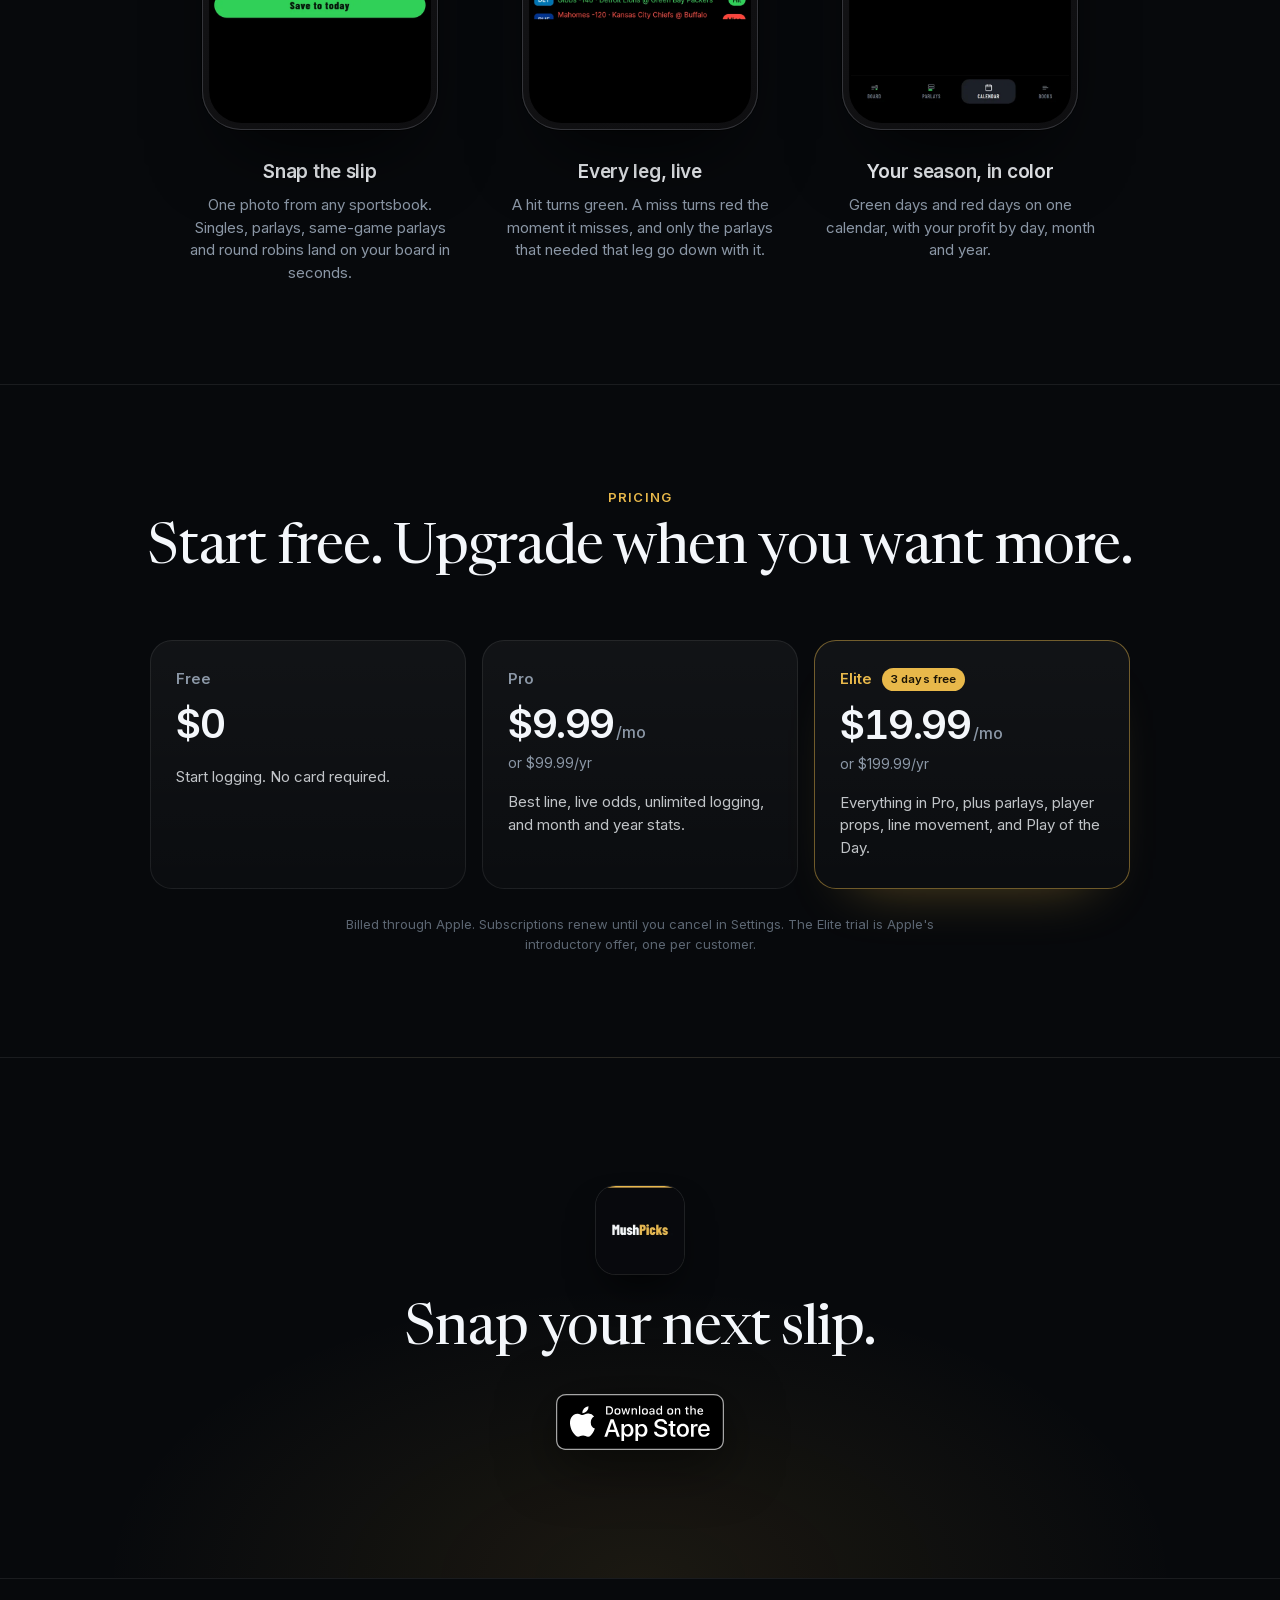
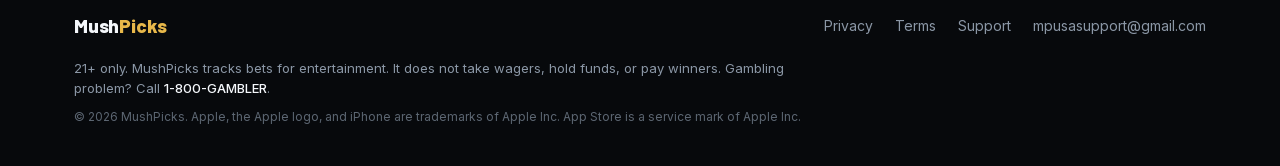
==== commit c62e1e16: "Reframe Play of the Day as the wager we like today Replace the price-gap edge copy and the phone scr" ====
--- a/index.html
+++ b/index.html
@@ -69,31 +69,31 @@
         <div class="potd-glow" aria-hidden="true"></div>
         <div class="phone lg">
           <span class="btn b1"></span><span class="btn b2"></span><span class="btn b3"></span><span class="btn b4"></span>
-          <div class="screen"><img src="img/potd.webp" width="660" height="1431" alt="Play of the Day in MushPicks: the model's fair price, the book's price and the edge" loading="lazy"><span class="island"></span></div>
+          <div class="screen"><img src="img/potd.webp" width="660" height="1431" alt="Play of the Day in MushPicks: today's play, the odds, and the reason we like it" loading="lazy"><span class="island"></span></div>
         </div>
       </div>
       <div class="potd-copy">
         <p class="kicker reveal">Play of the Day</p>
-        <h2 class="reveal">One play.<br>Our biggest edge.</h2>
-        <p class="body reveal">Every day, our model scans the board, compares its numbers to the market, and puts the single strongest edge in front of you.</p>
+        <h2 class="reveal">One play.<br>The one we like today.</h2>
+        <p class="body reveal">Every day, MushPicks puts one wager in front of you — the play we think is going to win that day.</p>
         <div class="units reveal">
           <div class="scale" role="img" aria-label="Unit scale from 1 to 5 units. 1 to 3 units are most common; 4 and 5 units are rare.">
             <span class="u u1">1u</span><span class="u u2">2u</span><span class="u u3">3u</span><span class="u u4">4u</span><span class="u u5">5u</span>
           </div>
           <div class="scale-key" aria-hidden="true"><span>Most days</span><span>Rare</span></div>
-          <p>Each play comes with a suggested size from 1 to 5 units, and the size follows how big the edge is. Most days it's 1 to 3 units, and 4 or 5 units are saved for the rare spots where the gap is huge.</p>
+          <p>Each play comes with a suggested size from 1 to 5 units, based on how strongly we like it. Most days it's 1 to 3 units, and 4 or 5 units are rare.</p>
         </div>
         <p class="closer-line reveal">You get the pick, the units, and the reason behind it. Then you decide.</p>
         <p class="small reveal">Model picks, not guarantees. 21+. Bet responsibly.</p>
       </div>
     </div>
     <div class="wrap edge">
-      <h3 class="edge-title reveal">How we find the edge</h3>
+      <h3 class="edge-title reveal">How we pick it</h3>
       <ol class="steps">
-        <li class="reveal"><span class="n">01</span><h4>We set our own price.</h4><p>For every game, our model works out how likely each side is from each team's last five games: points scored, points allowed, and the margin between them. Player props use the player's own recent game logs.</p></li>
-        <li class="reveal"><span class="n">02</span><h4>We take the vig out.</h4><p>We strip the built-in cut out of the prices at four or more sportsbooks and blend them into the real odds the market is implying.</p></li>
-        <li class="reveal"><span class="n">03</span><h4>We find the gap.</h4><p>Every day we post the biggest edge we find. The bigger the gap, the more units we suggest. If the best gap is under 3 percentage points, that play still goes out at 1 unit, with the honest numbers attached.</p></li>
-        <li class="reveal"><span class="n">04</span><h4>We only play real prices.</h4><p>We skip anything priced worse than -170, so you're never laying big juice for small returns.</p></li>
+        <li class="reveal"><span class="n">01</span><h4>We look at recent form.</h4><p>For every game, our model works from each team's last five games: points scored, points allowed, and the margin between them. Player props use the player's own recent game logs.</p></li>
+        <li class="reveal"><span class="n">02</span><h4>We pick the side we like to win.</h4><p>We use those numbers to choose the single play we think is going to win that day, across every sport on the board. This is not a cheap-number or price-gap play. It's the wager we like most.</p></li>
+        <li class="reveal"><span class="n">03</span><h4>We explain the reason.</h4><p>You see why we like it, in plain language, from the actual data. If we don't have a real reason, we pick a different play.</p></li>
+        <li class="reveal"><span class="n">04</span><h4>We only play real prices.</h4><p>We skip anything priced worse than -170, so you're never laying big juice for a short favorite.</p></li>
       </ol>
     </div>
   </section>
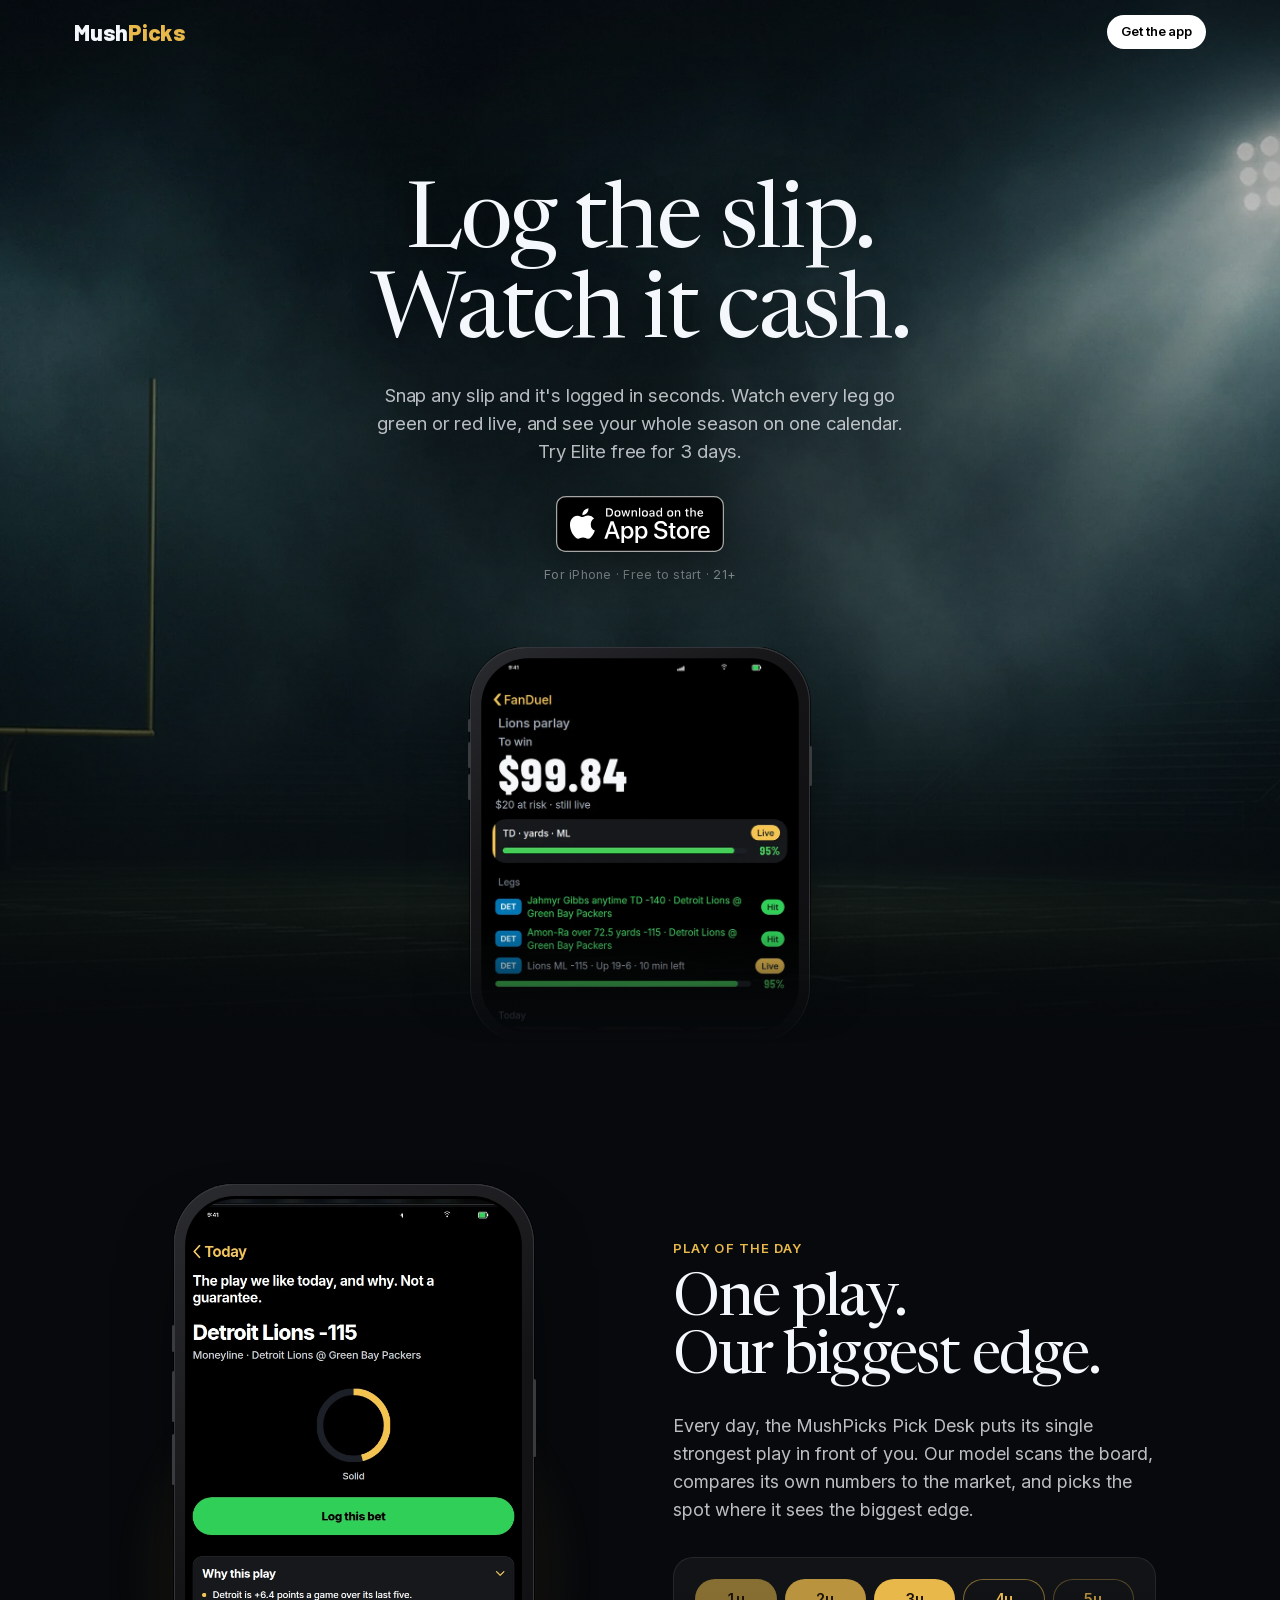
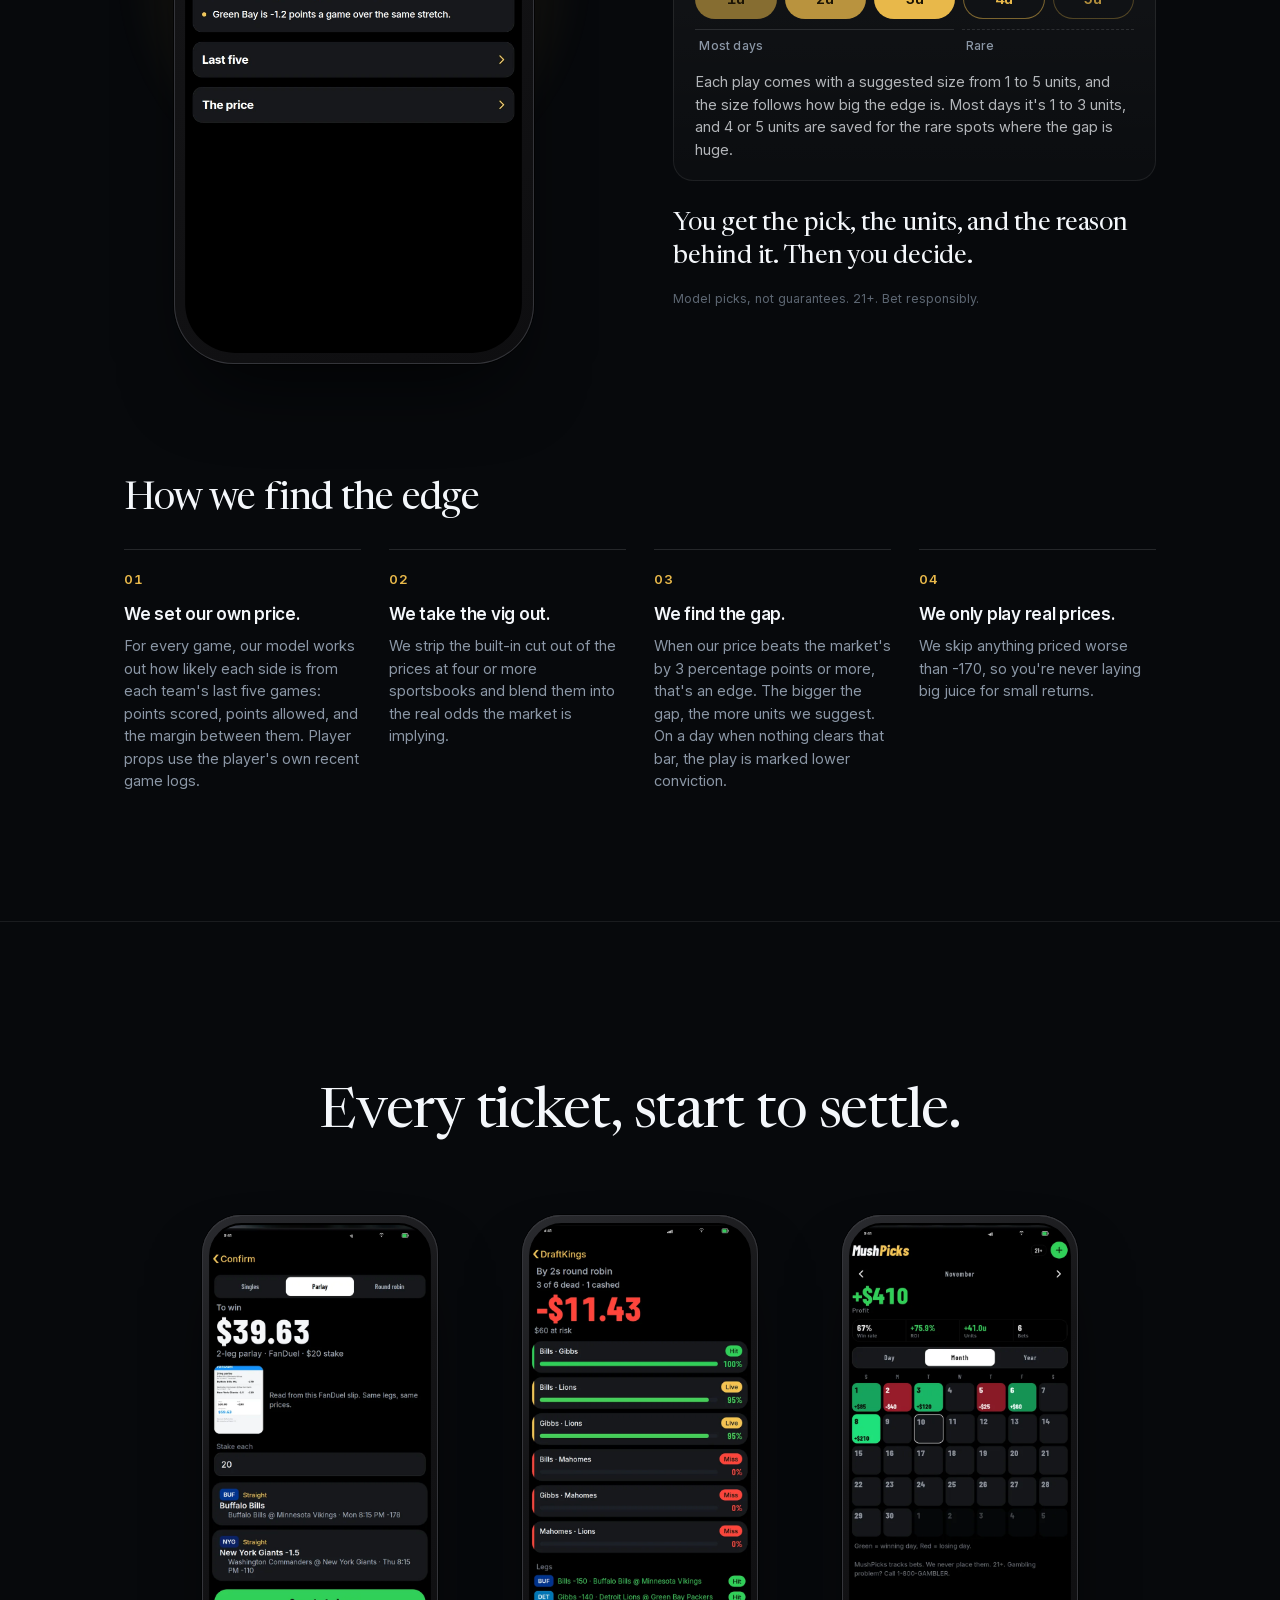
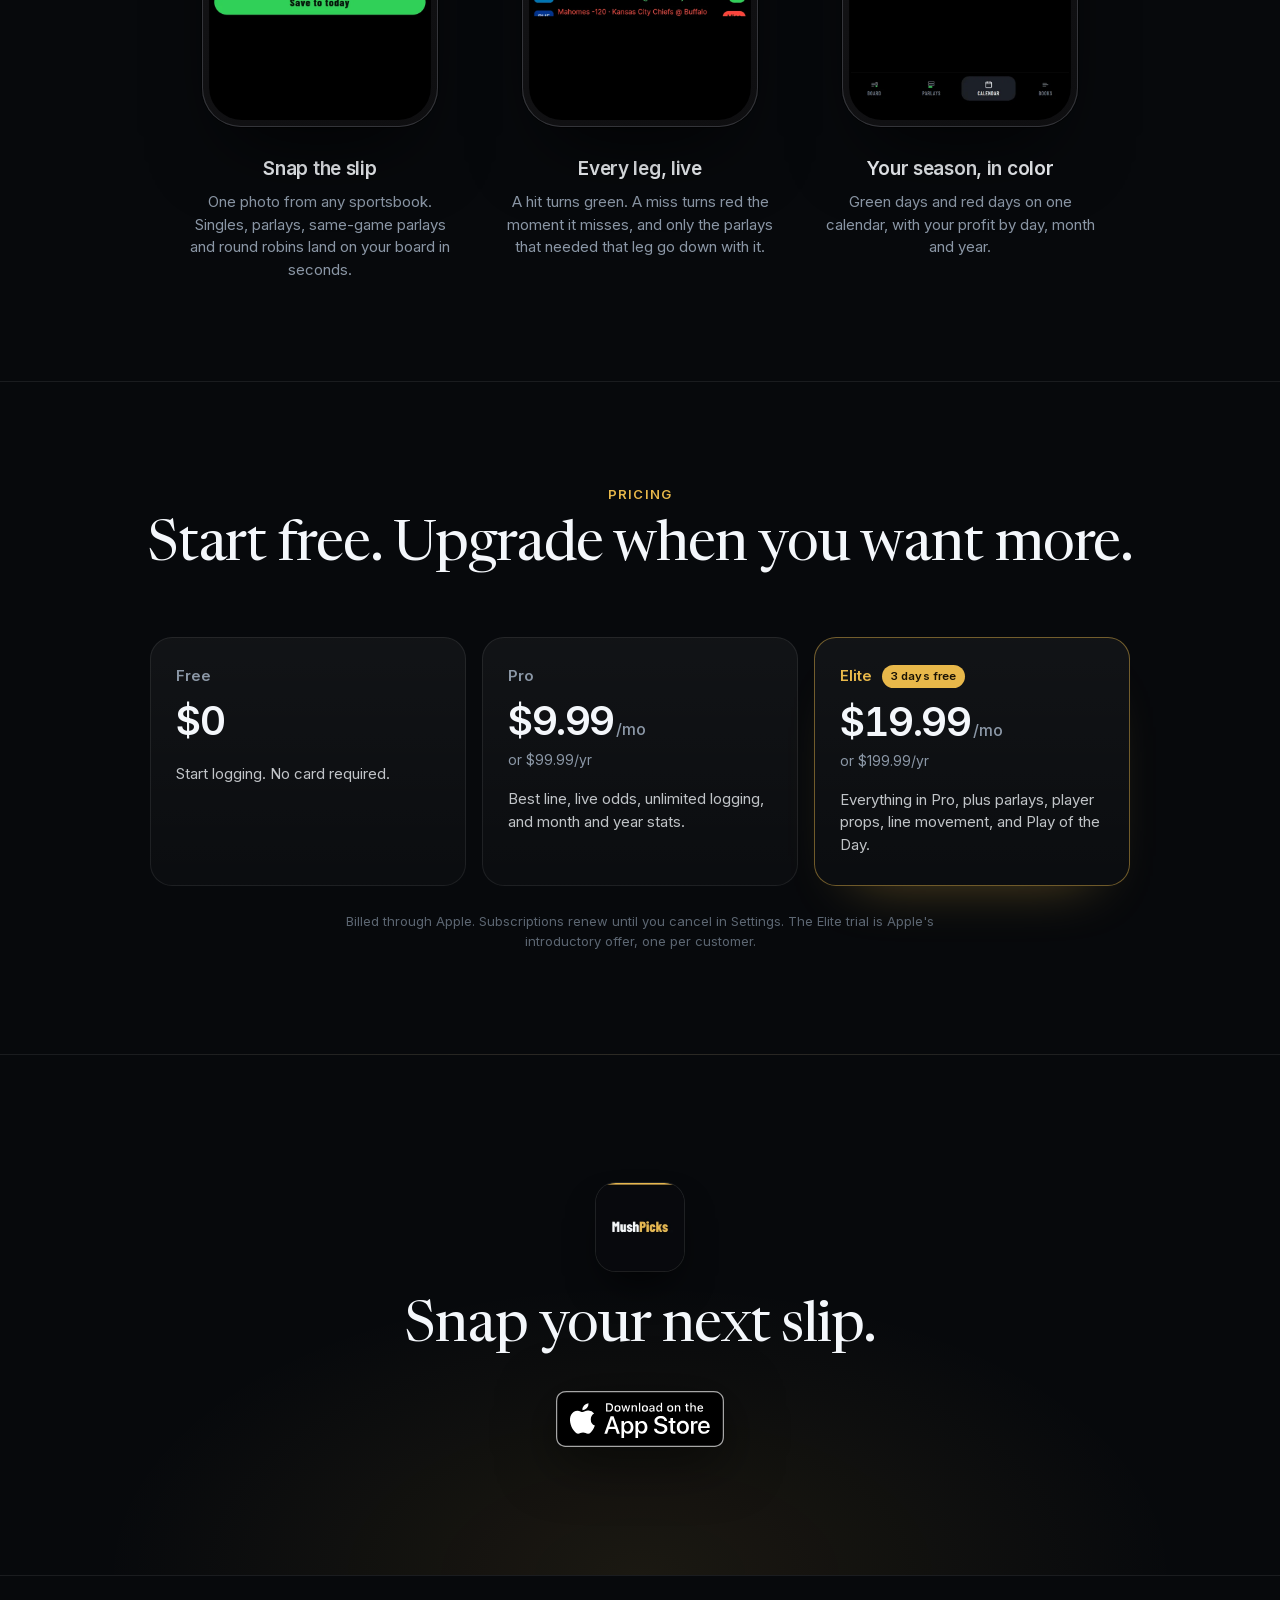
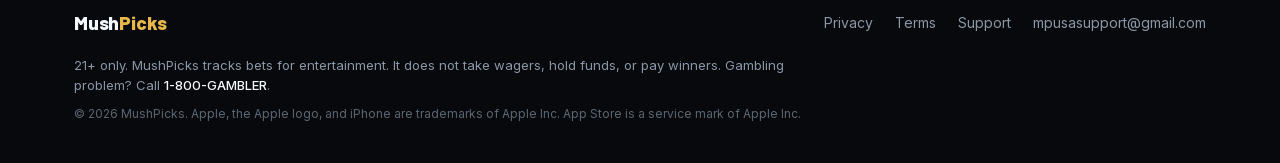
==== commit 3b80dd73: "Leave Play of the Day framing to the follow-up change Keep the privacy account fields and the live-l" ====
--- a/index.html
+++ b/index.html
@@ -69,31 +69,31 @@
         <div class="potd-glow" aria-hidden="true"></div>
         <div class="phone lg">
           <span class="btn b1"></span><span class="btn b2"></span><span class="btn b3"></span><span class="btn b4"></span>
-          <div class="screen"><img src="img/potd.webp" width="660" height="1431" alt="Play of the Day in MushPicks: today's play, the odds, and the reason we like it" loading="lazy"><span class="island"></span></div>
+          <div class="screen"><img src="img/potd.webp" width="660" height="1431" alt="Play of the Day in MushPicks: the Pick Desk's play with the model's fair price, the book's price and the edge" loading="lazy"><span class="island"></span></div>
         </div>
       </div>
       <div class="potd-copy">
         <p class="kicker reveal">Play of the Day</p>
-        <h2 class="reveal">One play.<br>The one we like today.</h2>
-        <p class="body reveal">Every day, MushPicks puts one wager in front of you — the play we think is going to win that day.</p>
+        <h2 class="reveal">One play.<br>Our biggest edge.</h2>
+        <p class="body reveal">Every day, the MushPicks Pick Desk puts its single strongest play in front of you. Our model scans the board, compares its own numbers to the market, and picks the spot where it sees the biggest edge.</p>
         <div class="units reveal">
           <div class="scale" role="img" aria-label="Unit scale from 1 to 5 units. 1 to 3 units are most common; 4 and 5 units are rare.">
             <span class="u u1">1u</span><span class="u u2">2u</span><span class="u u3">3u</span><span class="u u4">4u</span><span class="u u5">5u</span>
           </div>
           <div class="scale-key" aria-hidden="true"><span>Most days</span><span>Rare</span></div>
-          <p>Each play comes with a suggested size from 1 to 5 units, based on how strongly we like it. Most days it's 1 to 3 units, and 4 or 5 units are rare.</p>
+          <p>Each play comes with a suggested size from 1 to 5 units, and the size follows how big the edge is. Most days it's 1 to 3 units, and 4 or 5 units are saved for the rare spots where the gap is huge.</p>
         </div>
         <p class="closer-line reveal">You get the pick, the units, and the reason behind it. Then you decide.</p>
         <p class="small reveal">Model picks, not guarantees. 21+. Bet responsibly.</p>
       </div>
     </div>
     <div class="wrap edge">
-      <h3 class="edge-title reveal">How we pick it</h3>
+      <h3 class="edge-title reveal">How we find the edge</h3>
       <ol class="steps">
-        <li class="reveal"><span class="n">01</span><h4>We look at recent form.</h4><p>For every game, our model works from each team's last five games: points scored, points allowed, and the margin between them. Player props use the player's own recent game logs.</p></li>
-        <li class="reveal"><span class="n">02</span><h4>We pick the side we like to win.</h4><p>We use those numbers to choose the single play we think is going to win that day, across every sport on the board. This is not a cheap-number or price-gap play. It's the wager we like most.</p></li>
-        <li class="reveal"><span class="n">03</span><h4>We explain the reason.</h4><p>You see why we like it, in plain language, from the actual data. If we don't have a real reason, we pick a different play.</p></li>
-        <li class="reveal"><span class="n">04</span><h4>We only play real prices.</h4><p>We skip anything priced worse than -170, so you're never laying big juice for a short favorite.</p></li>
+        <li class="reveal"><span class="n">01</span><h4>We set our own price.</h4><p>For every game, our model works out how likely each side is from each team's last five games: points scored, points allowed, and the margin between them. Player props use the player's own recent game logs.</p></li>
+        <li class="reveal"><span class="n">02</span><h4>We take the vig out.</h4><p>We strip the built-in cut out of the prices at four or more sportsbooks and blend them into the real odds the market is implying.</p></li>
+        <li class="reveal"><span class="n">03</span><h4>We find the gap.</h4><p>When our price beats the market's by 3 percentage points or more, that's an edge. The bigger the gap, the more units we suggest. On a day when nothing clears that bar, the play is marked lower conviction.</p></li>
+        <li class="reveal"><span class="n">04</span><h4>We only play real prices.</h4><p>We skip anything priced worse than -170, so you're never laying big juice for small returns.</p></li>
       </ol>
     </div>
   </section>
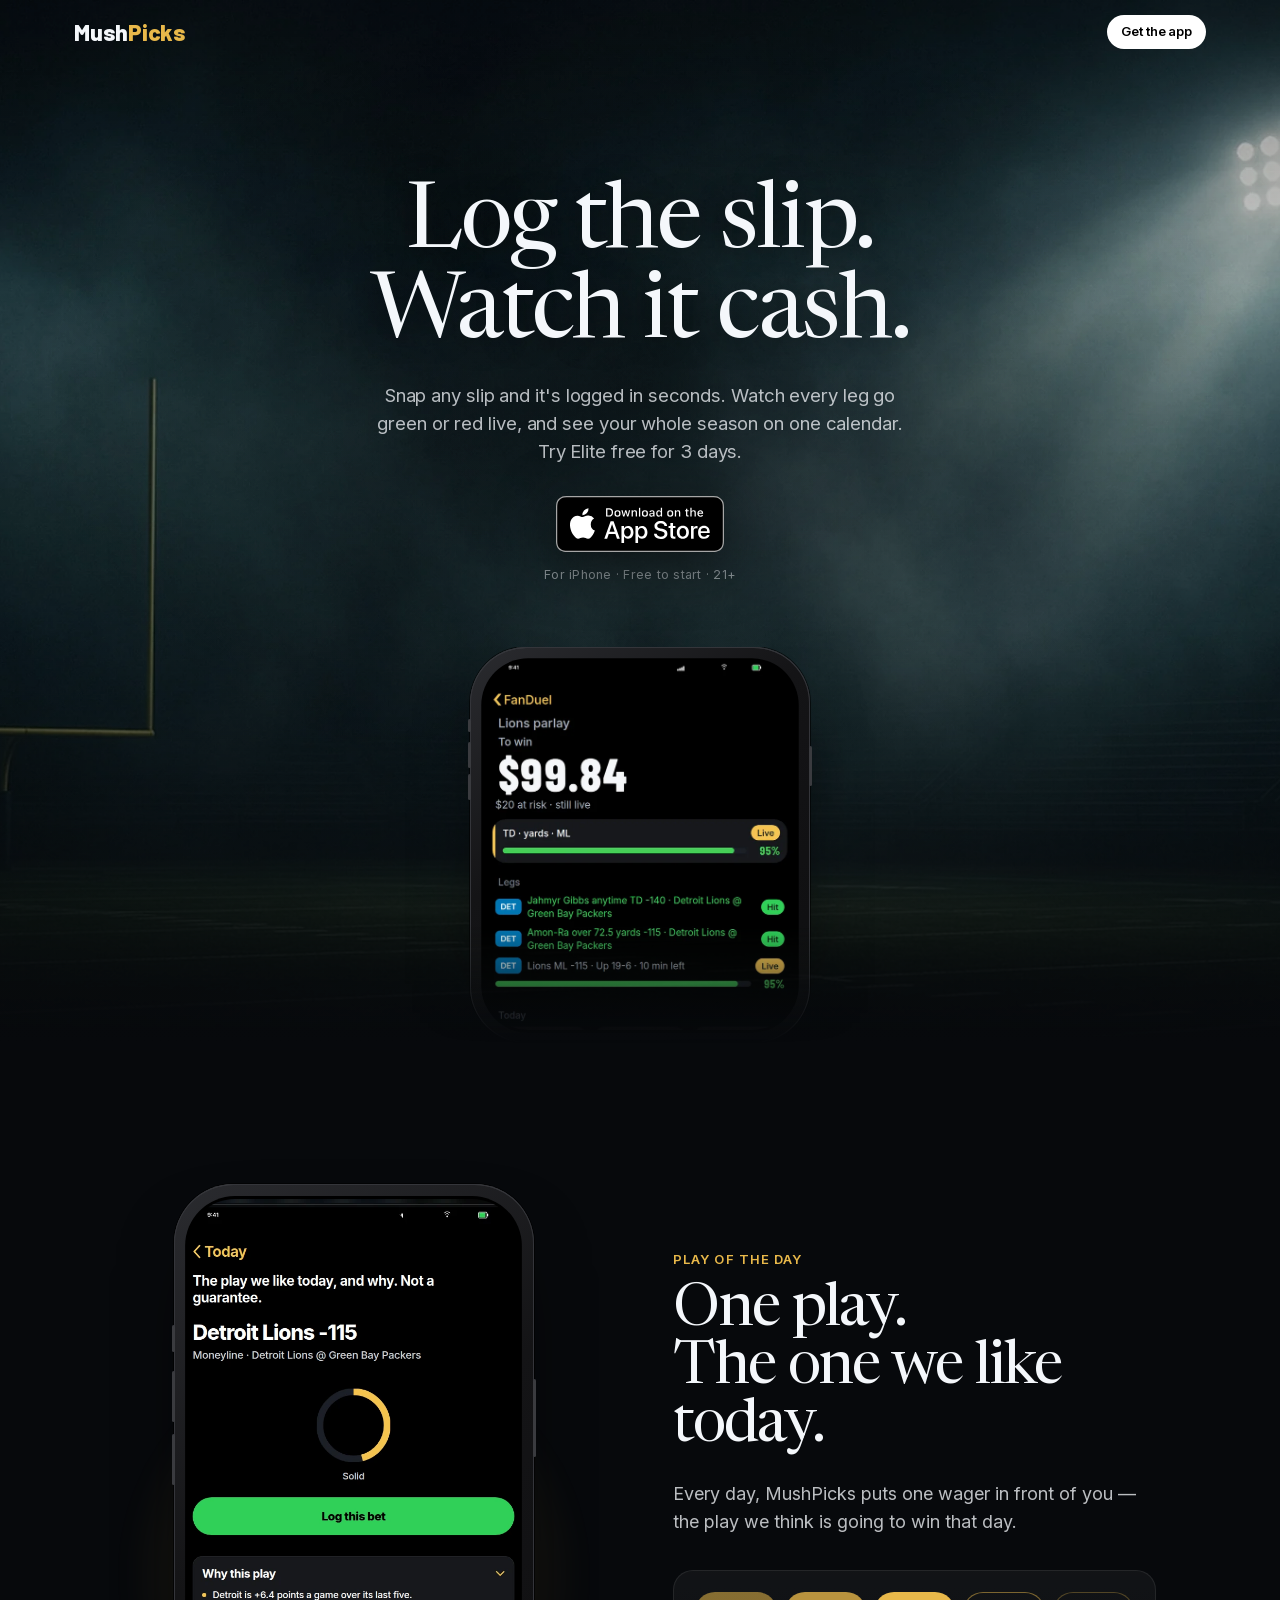
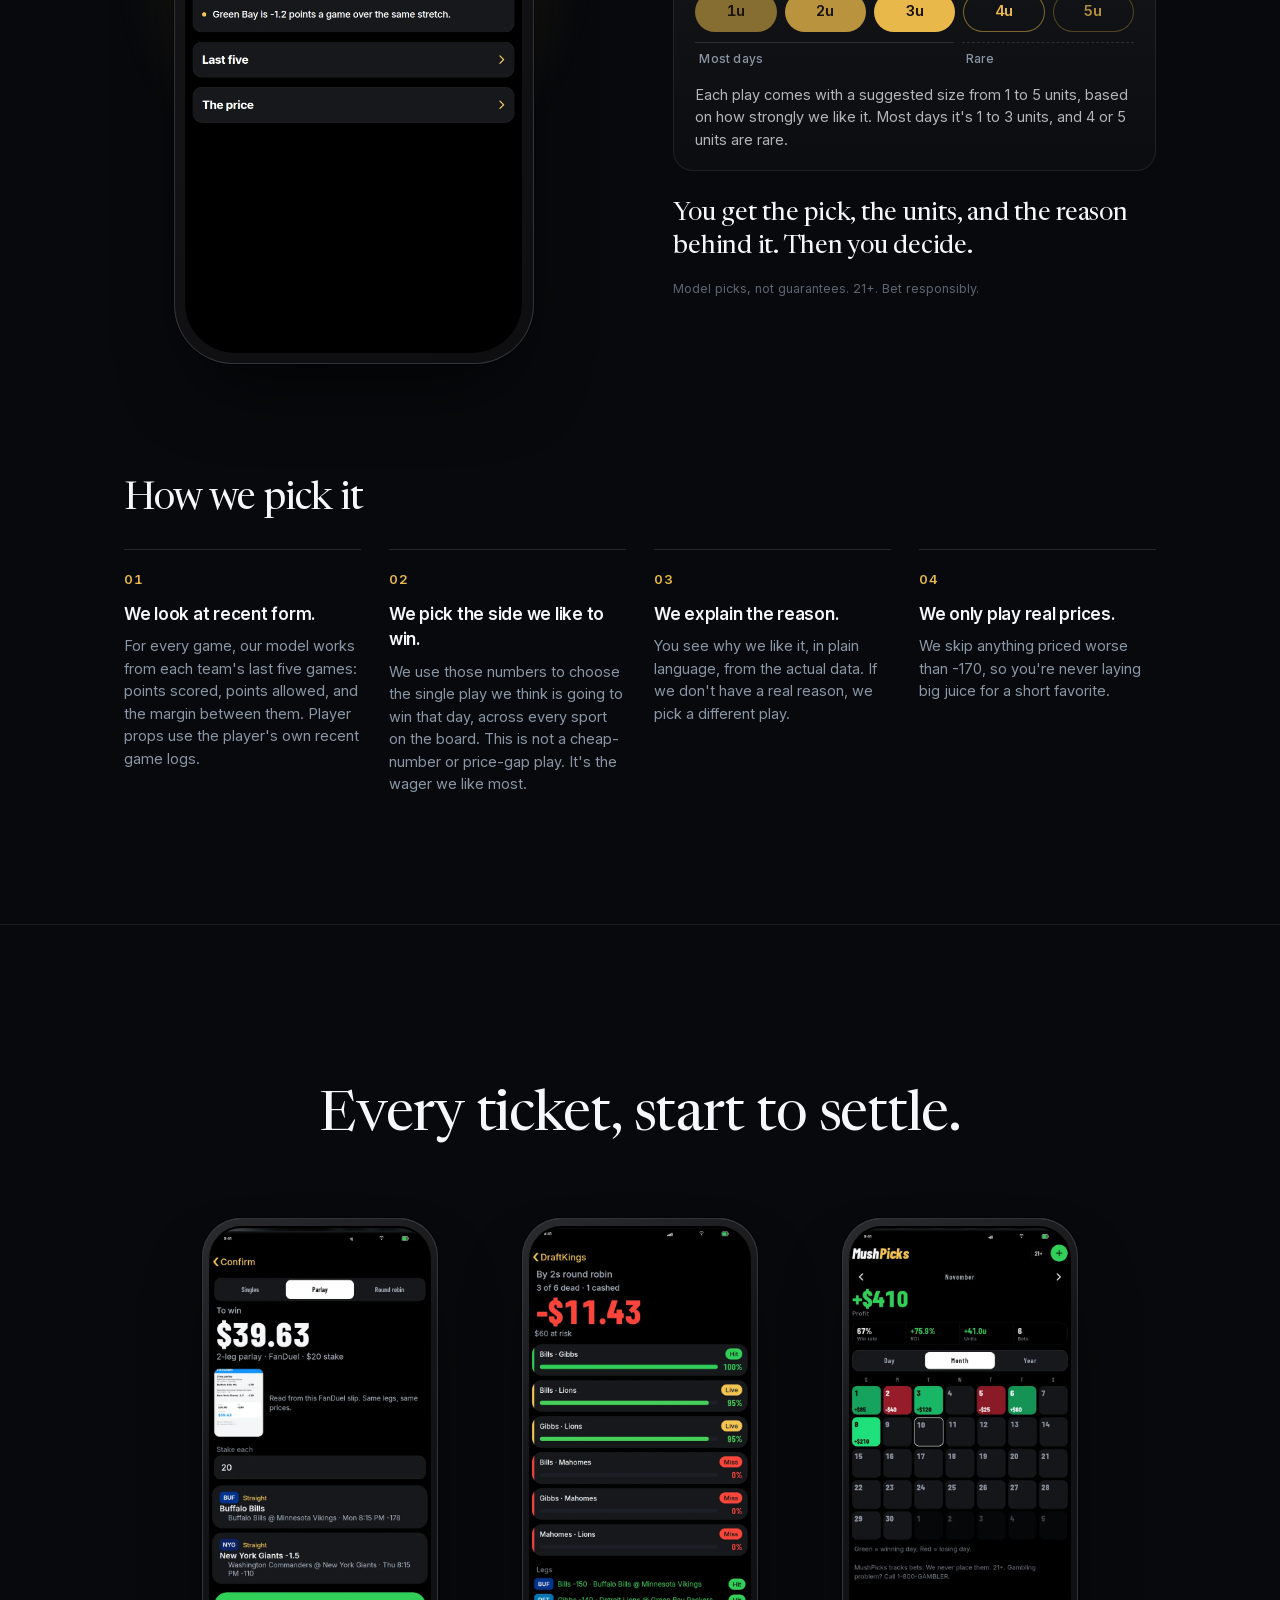
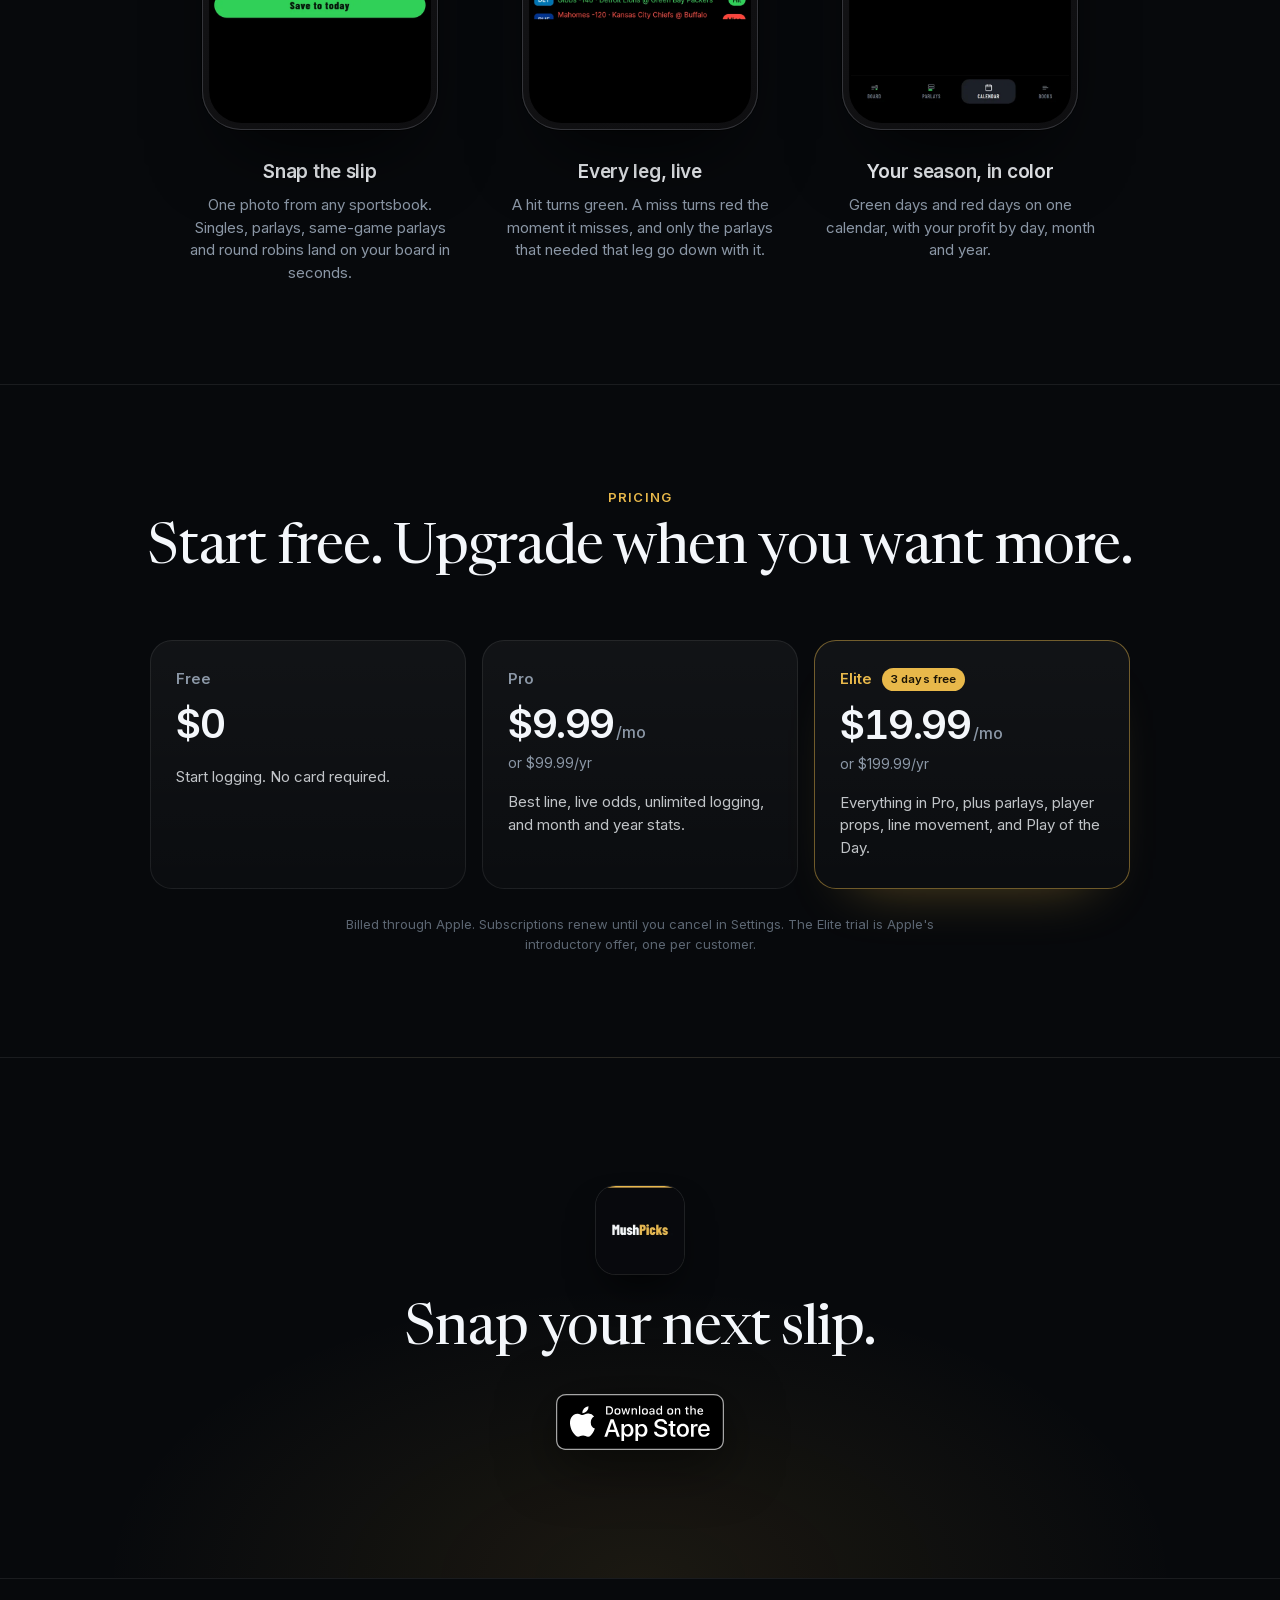
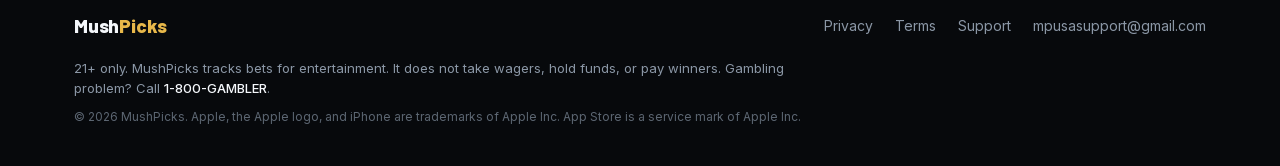
==== commit 39c1d700: "Reframe Play of the Day as the wager we like today Replace the price-gap edge copy and the phone scr" ====
--- a/index.html
+++ b/index.html
@@ -69,31 +69,31 @@
         <div class="potd-glow" aria-hidden="true"></div>
         <div class="phone lg">
           <span class="btn b1"></span><span class="btn b2"></span><span class="btn b3"></span><span class="btn b4"></span>
-          <div class="screen"><img src="img/potd.webp" width="660" height="1431" alt="Play of the Day in MushPicks: the Pick Desk's play with the model's fair price, the book's price and the edge" loading="lazy"><span class="island"></span></div>
+          <div class="screen"><img src="img/potd.webp" width="660" height="1431" alt="Play of the Day in MushPicks: today's play, the odds, and the reason we like it" loading="lazy"><span class="island"></span></div>
         </div>
       </div>
       <div class="potd-copy">
         <p class="kicker reveal">Play of the Day</p>
-        <h2 class="reveal">One play.<br>Our biggest edge.</h2>
-        <p class="body reveal">Every day, the MushPicks Pick Desk puts its single strongest play in front of you. Our model scans the board, compares its own numbers to the market, and picks the spot where it sees the biggest edge.</p>
+        <h2 class="reveal">One play.<br>The one we like today.</h2>
+        <p class="body reveal">Every day, MushPicks puts one wager in front of you — the play we think is going to win that day.</p>
         <div class="units reveal">
           <div class="scale" role="img" aria-label="Unit scale from 1 to 5 units. 1 to 3 units are most common; 4 and 5 units are rare.">
             <span class="u u1">1u</span><span class="u u2">2u</span><span class="u u3">3u</span><span class="u u4">4u</span><span class="u u5">5u</span>
           </div>
           <div class="scale-key" aria-hidden="true"><span>Most days</span><span>Rare</span></div>
-          <p>Each play comes with a suggested size from 1 to 5 units, and the size follows how big the edge is. Most days it's 1 to 3 units, and 4 or 5 units are saved for the rare spots where the gap is huge.</p>
+          <p>Each play comes with a suggested size from 1 to 5 units, based on how strongly we like it. Most days it's 1 to 3 units, and 4 or 5 units are rare.</p>
         </div>
         <p class="closer-line reveal">You get the pick, the units, and the reason behind it. Then you decide.</p>
         <p class="small reveal">Model picks, not guarantees. 21+. Bet responsibly.</p>
       </div>
     </div>
     <div class="wrap edge">
-      <h3 class="edge-title reveal">How we find the edge</h3>
+      <h3 class="edge-title reveal">How we pick it</h3>
       <ol class="steps">
-        <li class="reveal"><span class="n">01</span><h4>We set our own price.</h4><p>For every game, our model works out how likely each side is from each team's last five games: points scored, points allowed, and the margin between them. Player props use the player's own recent game logs.</p></li>
-        <li class="reveal"><span class="n">02</span><h4>We take the vig out.</h4><p>We strip the built-in cut out of the prices at four or more sportsbooks and blend them into the real odds the market is implying.</p></li>
-        <li class="reveal"><span class="n">03</span><h4>We find the gap.</h4><p>When our price beats the market's by 3 percentage points or more, that's an edge. The bigger the gap, the more units we suggest. On a day when nothing clears that bar, the play is marked lower conviction.</p></li>
-        <li class="reveal"><span class="n">04</span><h4>We only play real prices.</h4><p>We skip anything priced worse than -170, so you're never laying big juice for small returns.</p></li>
+        <li class="reveal"><span class="n">01</span><h4>We look at recent form.</h4><p>For every game, our model works from each team's last five games: points scored, points allowed, and the margin between them. Player props use the player's own recent game logs.</p></li>
+        <li class="reveal"><span class="n">02</span><h4>We pick the side we like to win.</h4><p>We use those numbers to choose the single play we think is going to win that day, across every sport on the board. This is not a cheap-number or price-gap play. It's the wager we like most.</p></li>
+        <li class="reveal"><span class="n">03</span><h4>We explain the reason.</h4><p>You see why we like it, in plain language, from the actual data. If we don't have a real reason, we pick a different play.</p></li>
+        <li class="reveal"><span class="n">04</span><h4>We only play real prices.</h4><p>We skip anything priced worse than -170, so you're never laying big juice for a short favorite.</p></li>
       </ol>
     </div>
   </section>
